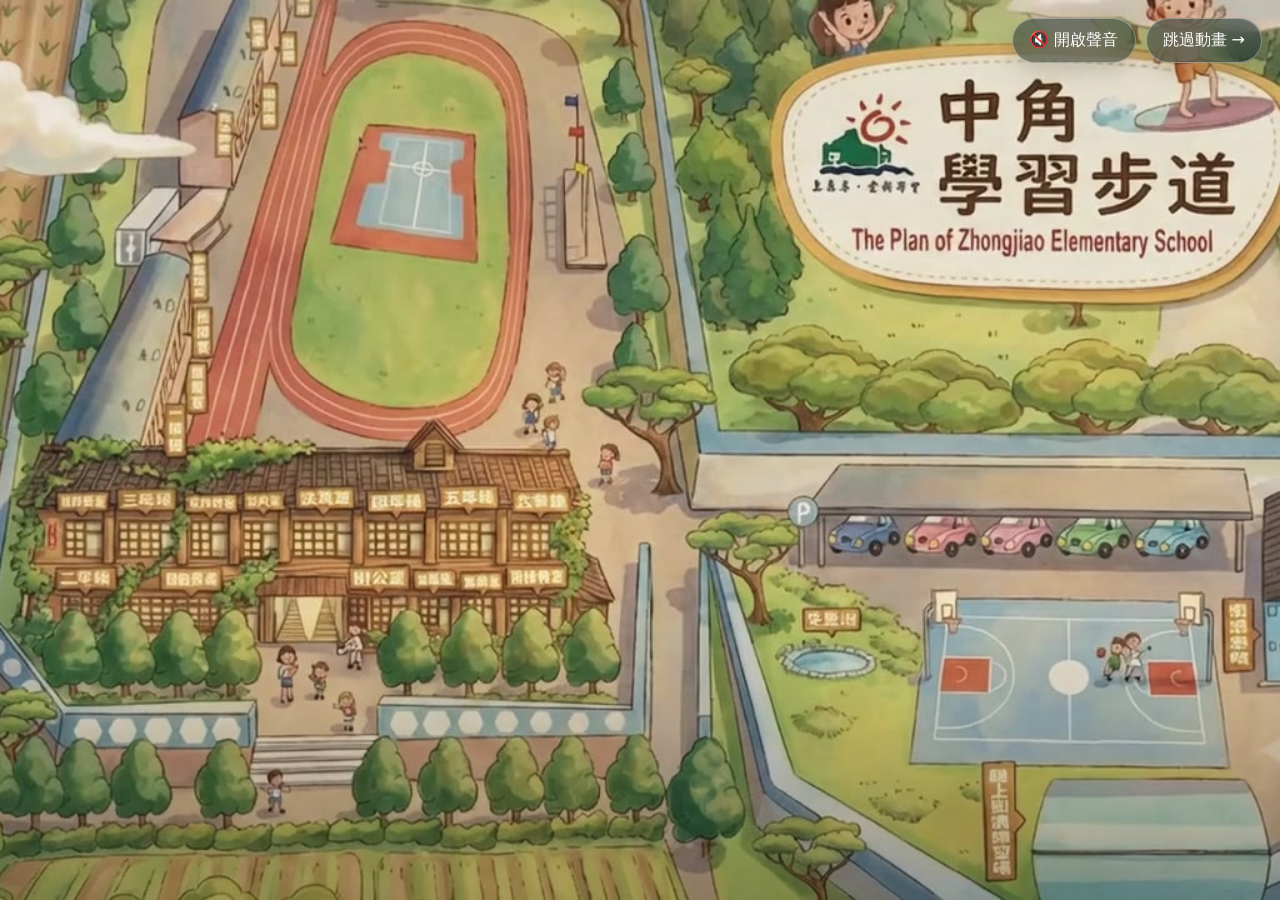
==== index.html @ 9cc10190 "Add files via upload" ====
<!doctype html>
<html lang="zh-Hant">
<head>
  <meta charset="utf-8" />
  <meta name="viewport" content="width=device-width, initial-scale=1, viewport-fit=cover" />
  <meta name="theme-color" content="#185a69" />
  <meta name="description" content="中角國小學習步道地圖：從校園地圖探索 30 個學習步道。" />
  <title>中角國小學習步道地圖</title>
  <link rel="icon" href="assets/favicon.svg" type="image/svg+xml" />
  <link rel="stylesheet" href="styles.css" />
</head>
<body>
  <noscript>
    <div class="noscript">此網頁需要啟用 JavaScript 才能使用互動式學習步道地圖。</div>
  </noscript>

  <section id="intro" class="intro" aria-label="首頁動畫">
    <video
      id="introVideo"
      class="intro__video"
      autoplay
      muted
      playsinline
      preload="auto"
      poster="assets/intro-poster.jpg"
    >
      <source src="assets/intro.mp4" type="video/mp4" />
      您的瀏覽器不支援影片播放。
    </video>
    <div class="intro__shade" aria-hidden="true"></div>

    <div class="intro__controls">
      <button id="soundBtn" class="glass-btn" type="button" aria-pressed="false">🔇 開啟聲音</button>
      <button id="skipBtn" class="glass-btn" type="button">跳過動畫 →</button>
    </div>

    <div id="playFallback" class="play-fallback" hidden>
      <h1>中角國小學習步道地圖</h1>
      <p>點擊下方按鈕播放首頁動畫</p>
      <button id="playBtn" class="primary-btn" type="button">▶ 播放動畫</button>
      <button id="enterDirectBtn" class="text-btn" type="button">直接進入學習步道地圖</button>
    </div>
  </section>

  <main id="mainSite" class="site" hidden>
    <header class="site-header">
      <div class="site-header__inner">
        <div class="brand">
          <div class="brand__mark" aria-hidden="true">🌊</div>
          <div>
            <p class="eyebrow">ZHONGJIAO ELEMENTARY SCHOOL</p>
            <h1>中角國小學習步道地圖</h1>
            <p class="tagline">走進校園・探索學習・發現中角</p>
          </div>
        </div>
        <div class="header-actions">
          <button id="replayBtn" class="secondary-btn" type="button">▶ 再看一次動畫</button>
          <button id="listToggleBtn" class="secondary-btn" type="button" aria-expanded="false" aria-controls="trailPanel">☰ 學道總覽</button>
        </div>
      </div>
    </header>

    <section class="hero-copy" aria-labelledby="mapHeading">
      <div>
        <p class="section-kicker">LEARNING TRAIL MAP</p>
        <h2 id="mapHeading">點選地圖上的號碼，開始探索 30 個學習步道</h2>
        <p>目前 Google Sites 連結尚未設定；之後只要在 <code>trail-data.js</code> 填入網址即可啟用「進入學習」按鈕。</p>
      </div>
      <div class="search-box">
        <label for="trailSearch">快速查找學道</label>
        <div class="search-box__row">
          <input id="trailSearch" type="search" inputmode="search" placeholder="輸入名稱或序號，例如：衝浪、29" autocomplete="off" />
          <button id="clearSearchBtn" type="button" class="icon-btn" aria-label="清除搜尋" title="清除搜尋">×</button>
        </div>
        <div id="searchHint" class="search-hint" aria-live="polite"></div>
      </div>
    </section>

    <section class="workspace">
      <div class="map-card">
        <div class="map-toolbar" aria-label="地圖控制">
          <div class="map-toolbar__left">
            <span class="map-tip">💡 點一下號碼查看學道名稱</span>
          </div>
          <div class="map-toolbar__right">
            <button id="zoomOutBtn" class="icon-btn" type="button" aria-label="縮小地圖">−</button>
            <span id="zoomLabel" class="zoom-label">100%</span>
            <button id="zoomInBtn" class="icon-btn" type="button" aria-label="放大地圖">＋</button>
            <button id="zoomResetBtn" class="small-btn" type="button">重設</button>
          </div>
        </div>

        <div id="mapViewport" class="map-viewport" aria-label="中角國小校園平面圖，可左右移動；頁面可上下捲動">
          <div id="mapCanvas" class="map-canvas">
            <img src="assets/campus-map.jpg" alt="中角國小校園平面圖" draggable="false" />
            <div id="pinLayer" class="pin-layer" aria-label="學習步道位置"></div>
          </div>
        </div>
      </div>

      <aside id="trailPanel" class="trail-panel" aria-label="學道總覽">
        <div class="trail-panel__header">
          <div>
            <p class="section-kicker">ALL TRAILS</p>
            <h2>學道總覽</h2>
          </div>
          <button id="closePanelBtn" class="icon-btn panel-close" type="button" aria-label="關閉學道總覽">×</button>
        </div>
        <div id="trailList" class="trail-list"></div>
      </aside>
    </section>

    <footer class="site-footer">
      <p>中角國小學習步道地圖</p>
      <p class="site-footer__sub">未來可逐項連結至 Google Sites 學習內容頁面。</p>
    </footer>
  </main>

  <div id="trailDialog" class="dialog" hidden>
    <div class="dialog__backdrop" data-close-dialog></div>
    <article class="dialog__card" role="dialog" aria-modal="true" aria-labelledby="dialogTitle">
      <button id="dialogCloseBtn" class="dialog__close" type="button" aria-label="關閉">×</button>
      <div class="dialog__number" id="dialogNumber">01</div>
      <p class="dialog__eyebrow">中角國小學習步道</p>
      <h2 id="dialogTitle">學道名稱</h2>
      <p id="dialogDescription" class="dialog__description"></p>
      <div id="dialogStatus" class="status-pill">🚧 學習內容建置中</div>
      <a id="dialogLink" class="primary-btn dialog__link" href="#" target="_blank" rel="noopener" hidden>進入學習 →</a>
      <p class="dialog__note">完成 Google Sites 後，只要把網址填入 <code>trail-data.js</code>，這裡就會自動變成可點擊連結。</p>
    </article>
  </div>

  <script src="trail-data.js"></script>
  <script src="app.js"></script>
</body>
</html>
---- styles.css ----
:root {
  --ink: #243234;
  --muted: #66777a;
  --ocean: #185a69;
  --ocean-2: #247d8f;
  --seafoam: #e8f4ef;
  --sand: #f6e7bd;
  --sun: #f1b954;
  --paper: #fffdf7;
  --line: rgba(35, 57, 61, 0.14);
  --shadow: 0 18px 50px rgba(36, 50, 52, 0.16);
  --radius: 22px;
}

* { box-sizing: border-box; }
html { scroll-behavior: smooth; }
body {
  margin: 0;
  color: var(--ink);
  background:
    radial-gradient(circle at 10% 0%, rgba(241,185,84,.20), transparent 30%),
    linear-gradient(180deg, #eef7f4 0%, #fdf9ec 45%, #f6f0df 100%);
  font-family: "Noto Sans TC", "PingFang TC", "Microsoft JhengHei", system-ui, -apple-system, sans-serif;
}
button, input { font: inherit; }
button, a { -webkit-tap-highlight-color: transparent; }
button { cursor: pointer; }
code {
  font-family: ui-monospace, SFMono-Regular, Menlo, Consolas, monospace;
  background: rgba(24,90,105,.08);
  padding: .1em .35em;
  border-radius: 6px;
}

.noscript { padding: 1rem; background: #fff3cd; color: #5f4b00; }

/* Intro */
.intro {
  position: fixed;
  inset: 0;
  z-index: 1000;
  background: #0f252a;
  overflow: hidden;
}
.intro__video {
  width: 100%;
  height: 100%;
  object-fit: cover;
  display: block;
}
.intro__shade {
  position: absolute;
  inset: 0;
  background: linear-gradient(180deg, rgba(0,0,0,.05), transparent 65%, rgba(0,0,0,.28));
  pointer-events: none;
}
.intro__controls {
  position: absolute;
  top: max(18px, env(safe-area-inset-top));
  right: max(18px, env(safe-area-inset-right));
  display: flex;
  gap: 10px;
  z-index: 2;
}
.glass-btn {
  border: 1px solid rgba(255,255,255,.35);
  color: white;
  background: rgba(13, 37, 42, .48);
  backdrop-filter: blur(12px);
  -webkit-backdrop-filter: blur(12px);
  padding: .7rem 1rem;
  border-radius: 999px;
  box-shadow: 0 8px 24px rgba(0,0,0,.16);
}
.glass-btn:hover { background: rgba(13, 37, 42, .7); }
.play-fallback {
  position: absolute;
  inset: 0;
  display: grid;
  place-content: center;
  justify-items: center;
  gap: .8rem;
  color: white;
  text-align: center;
  padding: 1.5rem;
  background: rgba(9, 36, 42, .56);
  backdrop-filter: blur(4px);
}
.play-fallback[hidden] { display: none; }
.play-fallback h1 { margin: 0; font-size: clamp(2rem, 6vw, 4rem); }
.play-fallback p { margin: 0 0 .5rem; opacity: .86; }

/* Shared buttons */
.primary-btn, .secondary-btn, .small-btn, .icon-btn, .text-btn {
  border: 0;
  border-radius: 12px;
  transition: transform .18s ease, background .18s ease, box-shadow .18s ease;
}
.primary-btn {
  display: inline-flex;
  align-items: center;
  justify-content: center;
  min-height: 46px;
  padding: .76rem 1.15rem;
  color: white;
  background: var(--ocean);
  text-decoration: none;
  font-weight: 800;
  box-shadow: 0 10px 24px rgba(24,90,105,.24);
}
.primary-btn:hover { transform: translateY(-1px); background: #104c59; }
.secondary-btn {
  padding: .68rem .9rem;
  background: rgba(255,255,255,.86);
  color: var(--ocean);
  border: 1px solid rgba(24,90,105,.18);
  font-weight: 800;
}
.secondary-btn:hover { background: white; transform: translateY(-1px); }
.small-btn {
  padding: .44rem .68rem;
  background: #fff;
  color: var(--ocean);
  border: 1px solid var(--line);
  font-weight: 800;
}
.icon-btn {
  width: 38px;
  height: 38px;
  background: #fff;
  color: var(--ocean);
  border: 1px solid var(--line);
  font-size: 1.3rem;
  line-height: 1;
}
.icon-btn:hover, .small-btn:hover { background: var(--seafoam); }
.text-btn { background: transparent; color: white; text-decoration: underline; padding: .4rem; }

/* Main */
.site { min-height: 100vh; }
.site-header {
  position: sticky;
  top: 0;
  z-index: 100;
  background: rgba(250, 253, 248, .88);
  backdrop-filter: blur(14px);
  -webkit-backdrop-filter: blur(14px);
  border-bottom: 1px solid rgba(24,90,105,.10);
}
.site-header__inner {
  max-width: 1500px;
  margin: 0 auto;
  padding: .8rem clamp(1rem, 3vw, 2.2rem);
  display: flex;
  align-items: center;
  justify-content: space-between;
  gap: 1rem;
}
.brand { display: flex; gap: .8rem; align-items: center; min-width: 0; }
.brand__mark {
  width: 48px; height: 48px;
  display: grid; place-items: center;
  border-radius: 15px;
  background: linear-gradient(145deg, #dff2ec, #fff5d6);
  box-shadow: inset 0 0 0 1px rgba(24,90,105,.10);
  font-size: 1.65rem;
}
.brand h1 { margin: .08rem 0; font-size: clamp(1.15rem, 2.3vw, 1.75rem); letter-spacing: .03em; }
.eyebrow, .section-kicker {
  margin: 0;
  color: var(--ocean-2);
  font-weight: 900;
  letter-spacing: .14em;
  font-size: .72rem;
}
.tagline { margin: 0; color: var(--muted); font-size: .86rem; }
.header-actions { display: flex; gap: .55rem; flex-shrink: 0; }

.hero-copy {
  max-width: 1500px;
  margin: 0 auto;
  padding: clamp(1.4rem, 4vw, 3.4rem) clamp(1rem, 3vw, 2.2rem) 1.15rem;
  display: grid;
  grid-template-columns: minmax(0, 1.4fr) minmax(280px, .6fr);
  gap: clamp(1rem, 3vw, 2.4rem);
  align-items: end;
}
.hero-copy h2 {
  margin: .35rem 0 .55rem;
  font-size: clamp(1.75rem, 4vw, 3.25rem);
  line-height: 1.18;
  letter-spacing: -.02em;
}
.hero-copy p { margin: 0; color: var(--muted); line-height: 1.75; }
.search-box {
  border: 1px solid var(--line);
  background: rgba(255,255,255,.68);
  padding: 1rem;
  border-radius: 18px;
  box-shadow: 0 12px 30px rgba(36,50,52,.06);
}
.search-box label { display: block; font-weight: 800; margin-bottom: .55rem; }
.search-box__row { position: relative; }
.search-box input {
  width: 100%; height: 46px;
  border: 1px solid rgba(24,90,105,.20);
  border-radius: 12px;
  background: white;
  padding: 0 3rem 0 .9rem;
  color: var(--ink);
  outline: none;
}
.search-box input:focus { border-color: var(--ocean-2); box-shadow: 0 0 0 4px rgba(36,125,143,.12); }
.search-box .icon-btn { position: absolute; right: 4px; top: 4px; border: 0; background: transparent; }
.search-hint { min-height: 1.3em; margin-top: .4rem; color: var(--ocean); font-size: .82rem; font-weight: 700; }

.workspace {
  max-width: 1500px;
  margin: 0 auto;
  padding: 0 clamp(1rem, 3vw, 2.2rem) 3rem;
  display: grid;
  grid-template-columns: minmax(0, 1fr) 320px;
  gap: 1rem;
  align-items: start;
}
.map-card, .trail-panel {
  background: rgba(255,255,255,.82);
  border: 1px solid rgba(24,90,105,.12);
  border-radius: var(--radius);
  box-shadow: var(--shadow);
  overflow: hidden;
}
.map-toolbar {
  min-height: 58px;
  display: flex;
  justify-content: space-between;
  align-items: center;
  gap: .8rem;
  padding: .65rem .8rem .65rem 1rem;
  background: linear-gradient(90deg, rgba(232,244,239,.88), rgba(255,248,224,.88));
  border-bottom: 1px solid var(--line);
}
.map-toolbar__right { display: flex; align-items: center; gap: .35rem; }
.map-tip { color: var(--muted); font-weight: 700; font-size: .88rem; }
.zoom-label { min-width: 48px; text-align: center; font-weight: 900; color: var(--ocean); font-variant-numeric: tabular-nums; }
.map-viewport {
  width: 100%;
  overflow-x: auto;
  overflow-y: visible;
  background: #dfece3;
  /* 讓滑鼠滾輪／觸控上下滑動交給整個頁面，不再被地圖區卡住。 */
  overscroll-behavior-x: contain;
  overscroll-behavior-y: auto;
  touch-action: pan-x pan-y pinch-zoom;
  scrollbar-color: rgba(24,90,105,.35) transparent;
}
.map-canvas {
  position: relative;
  width: 100%;
  aspect-ratio: 2047 / 1482;
  transform-origin: top left;
  transition: width .2s ease;
}
.map-canvas > img { width: 100%; height: 100%; display: block; user-select: none; }
.pin-layer { position: absolute; inset: 0; }
.trail-pin {
  position: absolute;
  transform: translate(-50%, -100%);
  width: clamp(30px, 3.2vw, 42px);
  height: clamp(36px, 3.8vw, 50px);
  border: 2px solid #fff;
  border-radius: 50% 50% 50% 0;
  rotate: -45deg;
  background: linear-gradient(145deg, var(--ocean-2), var(--ocean));
  color: white;
  box-shadow: 0 5px 14px rgba(15,46,52,.34);
  display: grid;
  place-items: center;
  z-index: 2;
  transition: transform .16s ease, filter .16s ease, opacity .16s ease;
}
.trail-pin span { rotate: 45deg; font-weight: 950; font-size: clamp(.7rem, 1.2vw, .9rem); font-variant-numeric: tabular-nums; }
.trail-pin::after {
  content: attr(data-title);
  position: absolute;
  left: 50%;
  top: -14px;
  translate: -50% -100%;
  rotate: 45deg;
  min-width: max-content;
  max-width: 220px;
  padding: .46rem .64rem;
  border-radius: 9px;
  background: rgba(28, 45, 47, .94);
  color: white;
  font-size: .76rem;
  font-weight: 800;
  line-height: 1.3;
  box-shadow: 0 6px 16px rgba(0,0,0,.2);
  opacity: 0;
  pointer-events: none;
  transition: opacity .14s ease, translate .14s ease;
}
.trail-pin:hover, .trail-pin:focus-visible { z-index: 10; transform: translate(-50%, -100%) scale(1.12); filter: saturate(1.15); outline: none; }
.trail-pin:hover::after, .trail-pin:focus-visible::after { opacity: 1; translate: -50% -105%; }
.trail-pin.is-dimmed { opacity: .13; filter: grayscale(.4); }
.trail-pin.is-match { background: linear-gradient(145deg, #f7c96a, #dd8f29); animation: pulse 1.25s ease-in-out infinite; z-index: 12; }
@keyframes pulse { 50% { box-shadow: 0 0 0 9px rgba(241,185,84,.24), 0 8px 16px rgba(15,46,52,.35); } }

/* Side panel */
.trail-panel { position: sticky; top: 90px; max-height: calc(100vh - 110px); display: flex; flex-direction: column; }
.trail-panel__header {
  display: flex; align-items: center; justify-content: space-between;
  padding: 1rem 1rem .8rem;
  border-bottom: 1px solid var(--line);
  background: linear-gradient(180deg, #fffdf7, #f9f5e8);
}
.trail-panel h2 { margin: .2rem 0 0; font-size: 1.3rem; }
.panel-close { display: none; }
.trail-list { padding: .55rem; overflow: auto; }
.trail-item {
  width: 100%;
  display: grid;
  grid-template-columns: 42px 1fr auto;
  gap: .65rem;
  align-items: center;
  border: 0;
  background: transparent;
  color: var(--ink);
  text-align: left;
  padding: .52rem;
  border-radius: 12px;
}
.trail-item:hover, .trail-item:focus-visible { background: var(--seafoam); outline: none; }
.trail-item.is-match { background: #fff2c9; }
.trail-item__num {
  width: 36px; height: 36px; display: grid; place-items: center;
  border-radius: 11px; background: var(--ocean); color: #fff;
  font-weight: 950; font-variant-numeric: tabular-nums;
}
.trail-item__name { font-weight: 800; line-height: 1.25; }
.trail-item__state { font-size: .7rem; color: var(--muted); white-space: nowrap; }
.trail-item__state.is-live { color: #157347; font-weight: 800; }

.site-footer {
  text-align: center;
  padding: 1rem 1rem 2.4rem;
  color: var(--ocean);
  font-weight: 900;
}
.site-footer p { margin: .15rem 0; }
.site-footer__sub { color: var(--muted); font-size: .82rem; font-weight: 600; }

/* Dialog */
.dialog { position: fixed; inset: 0; z-index: 400; display: grid; place-items: center; padding: 1rem; }
.dialog[hidden] { display: none; }
.dialog__backdrop { position: absolute; inset: 0; background: rgba(17,36,40,.55); backdrop-filter: blur(5px); }
.dialog__card {
  position: relative;
  width: min(520px, calc(100vw - 2rem));
  max-height: calc(100vh - 2rem);
  overflow: auto;
  padding: 1.45rem;
  border-radius: 26px;
  background: var(--paper);
  border: 1px solid rgba(255,255,255,.8);
  box-shadow: 0 30px 80px rgba(14,37,42,.34);
  animation: dialogIn .2s ease-out;
}
@keyframes dialogIn { from { opacity: 0; transform: translateY(12px) scale(.98); } }
.dialog__close {
  position: absolute; right: 14px; top: 14px;
  width: 38px; height: 38px; border: 0; border-radius: 50%;
  background: rgba(24,90,105,.08); color: var(--ocean); font-size: 1.4rem;
}
.dialog__number {
  width: 68px; height: 68px; display: grid; place-items: center;
  border-radius: 20px;
  background: linear-gradient(145deg, var(--ocean-2), var(--ocean));
  color: #fff; font-size: 1.55rem; font-weight: 950;
  box-shadow: 0 12px 26px rgba(24,90,105,.24);
}
.dialog__eyebrow { margin: 1rem 0 .2rem; color: var(--ocean-2); font-weight: 900; font-size: .76rem; letter-spacing: .12em; }
.dialog h2 { margin: 0 2.5rem .7rem 0; font-size: clamp(1.7rem, 4vw, 2.2rem); }
.dialog__description { margin: 0 0 1rem; color: var(--muted); line-height: 1.75; }
.status-pill {
  display: inline-flex; align-items: center; gap: .3rem;
  padding: .5rem .72rem;
  border-radius: 999px;
  background: #fff0c8; color: #75551b; font-weight: 800; font-size: .84rem;
}
.status-pill.is-live { background: #dff4e8; color: #196b42; }
.dialog__link { margin-top: 1rem; width: 100%; }
.dialog__note { margin: 1rem 0 0; padding-top: .9rem; border-top: 1px solid var(--line); color: var(--muted); font-size: .82rem; line-height: 1.6; }

@media (max-width: 980px) {
  .hero-copy { grid-template-columns: 1fr; }
  .workspace { grid-template-columns: 1fr; }
  .trail-panel {
    position: fixed;
    z-index: 300;
    top: 0; right: 0; bottom: 0;
    width: min(360px, 88vw);
    max-height: none;
    border-radius: 24px 0 0 24px;
    transform: translateX(105%);
    transition: transform .22s ease;
  }
  .trail-panel.is-open { transform: translateX(0); }
  .panel-close { display: inline-grid; place-items: center; }
  .map-viewport { max-height: none; }
  .map-canvas { width: 125%; }
}

@media (max-width: 680px) {
  .site-header__inner { align-items: flex-start; }
  .brand__mark { width: 40px; height: 40px; border-radius: 12px; font-size: 1.25rem; }
  .eyebrow, .tagline { display: none; }
  .brand h1 { font-size: 1.05rem; margin-top: .45rem; }
  .header-actions .secondary-btn:first-child { display: none; }
  .secondary-btn { padding: .56rem .7rem; font-size: .82rem; }
  .hero-copy { padding-top: 1.35rem; }
  .hero-copy h2 { font-size: 1.85rem; }
  .hero-copy p { font-size: .9rem; }
  .map-toolbar { align-items: flex-start; }
  .map-tip { font-size: .76rem; }
  .map-canvas { width: 165%; }
  .trail-pin { width: 30px; height: 36px; }
  .intro__controls { flex-direction: column; align-items: stretch; }
  .glass-btn { font-size: .83rem; }
}

@media (prefers-reduced-motion: reduce) {
  *, *::before, *::after { scroll-behavior: auto !important; animation-duration: .01ms !important; animation-iteration-count: 1 !important; transition-duration: .01ms !important; }
}
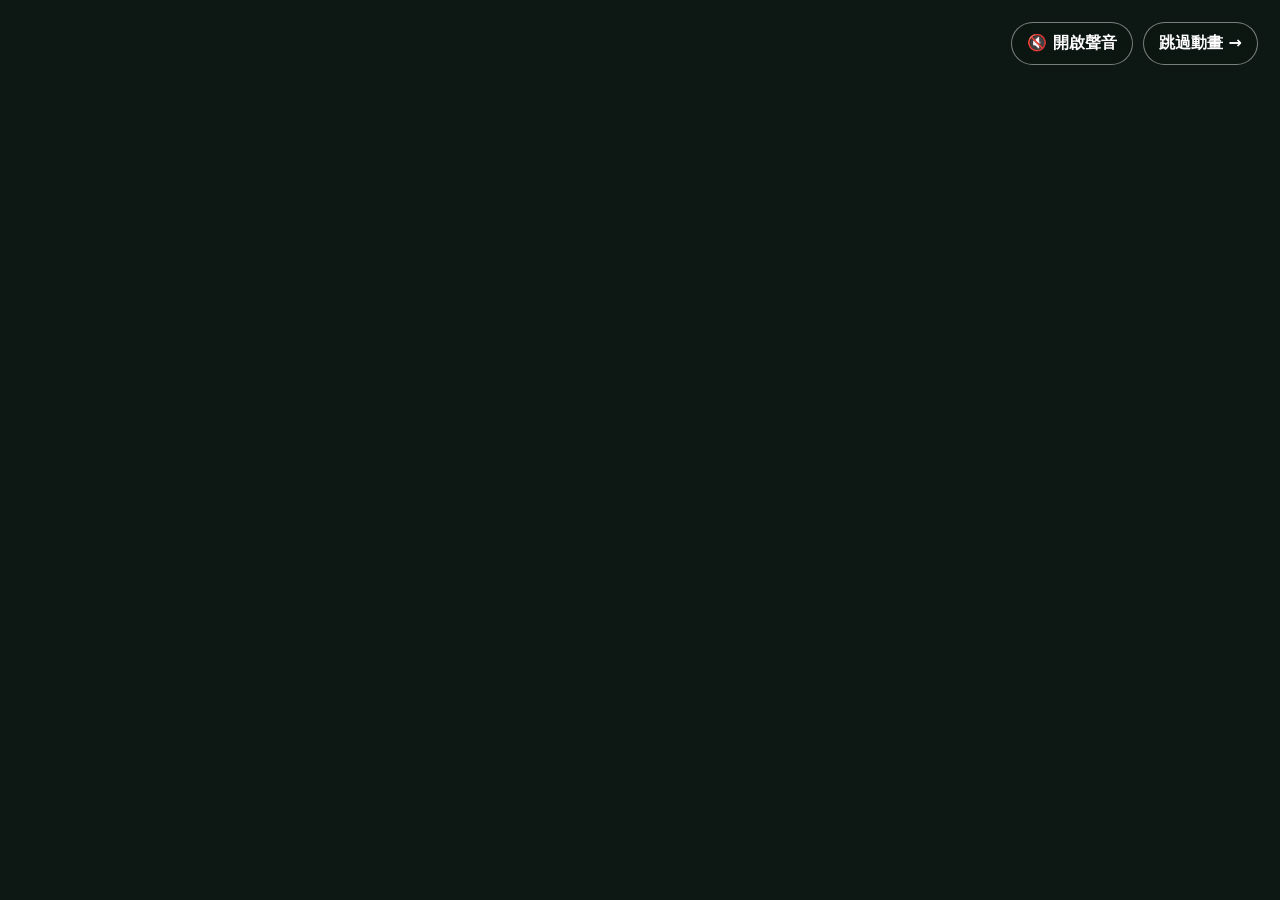
==== commit 80a942f1: "Add files via upload" ====
--- a/index.html
+++ b/index.html
@@ -1,136 +1,83 @@
 <!doctype html>
 <html lang="zh-Hant">
 <head>
-  <meta charset="utf-8" />
-  <meta name="viewport" content="width=device-width, initial-scale=1, viewport-fit=cover" />
-  <meta name="theme-color" content="#185a69" />
-  <meta name="description" content="中角國小學習步道地圖：從校園地圖探索 30 個學習步道。" />
+  <meta charset="utf-8">
+  <meta name="viewport" content="width=device-width, initial-scale=1">
+  <meta name="description" content="中角國小學習步道地圖">
   <title>中角國小學習步道地圖</title>
-  <link rel="icon" href="assets/favicon.svg" type="image/svg+xml" />
-  <link rel="stylesheet" href="styles.css" />
+  <link rel="stylesheet" href="style.css">
 </head>
 <body>
-  <noscript>
-    <div class="noscript">此網頁需要啟用 JavaScript 才能使用互動式學習步道地圖。</div>
-  </noscript>
-
-  <section id="intro" class="intro" aria-label="首頁動畫">
-    <video
-      id="introVideo"
-      class="intro__video"
-      autoplay
-      muted
-      playsinline
-      preload="auto"
-      poster="assets/intro-poster.jpg"
-    >
-      <source src="assets/intro.mp4" type="video/mp4" />
-      您的瀏覽器不支援影片播放。
+  <section id="intro" class="intro" aria-label="開場影片">
+    <video id="introVideo" autoplay muted playsinline preload="auto">
+      <source src="assets/開場影片.mp4" type="video/mp4">
     </video>
-    <div class="intro__shade" aria-hidden="true"></div>
-
-    <div class="intro__controls">
-      <button id="soundBtn" class="glass-btn" type="button" aria-pressed="false">🔇 開啟聲音</button>
+    <div class="intro-fallback">
+      <h1>中角國小學習步道地圖</h1>
+      <p>開場影片載入後將自動播放</p>
+    </div>
+    <div class="intro-controls">
+      <button id="soundBtn" class="glass-btn" type="button">🔇 開啟聲音</button>
       <button id="skipBtn" class="glass-btn" type="button">跳過動畫 →</button>
-    </div>
-
-    <div id="playFallback" class="play-fallback" hidden>
-      <h1>中角國小學習步道地圖</h1>
-      <p>點擊下方按鈕播放首頁動畫</p>
-      <button id="playBtn" class="primary-btn" type="button">▶ 播放動畫</button>
-      <button id="enterDirectBtn" class="text-btn" type="button">直接進入學習步道地圖</button>
     </div>
   </section>
 
-  <main id="mainSite" class="site" hidden>
-    <header class="site-header">
-      <div class="site-header__inner">
-        <div class="brand">
-          <div class="brand__mark" aria-hidden="true">🌊</div>
-          <div>
-            <p class="eyebrow">ZHONGJIAO ELEMENTARY SCHOOL</p>
-            <h1>中角國小學習步道地圖</h1>
-            <p class="tagline">走進校園・探索學習・發現中角</p>
-          </div>
-        </div>
-        <div class="header-actions">
-          <button id="replayBtn" class="secondary-btn" type="button">▶ 再看一次動畫</button>
-          <button id="listToggleBtn" class="secondary-btn" type="button" aria-expanded="false" aria-controls="trailPanel">☰ 學道總覽</button>
-        </div>
+  <main id="app" class="app is-hidden">
+    <header class="hero">
+      <div class="hero-copy">
+        <p class="eyebrow">ZHONGJIAO ELEMENTARY SCHOOL</p>
+        <h1>中角國小學習步道地圖</h1>
+        <p class="subtitle">走進校園・探索學習・發現中角</p>
+      </div>
+      <div class="header-actions">
+        <button id="replayBtn" class="secondary-btn" type="button">▶ 重播開場</button>
       </div>
     </header>
 
-    <section class="hero-copy" aria-labelledby="mapHeading">
-      <div>
-        <p class="section-kicker">LEARNING TRAIL MAP</p>
-        <h2 id="mapHeading">點選地圖上的號碼，開始探索 30 個學習步道</h2>
-        <p>目前 Google Sites 連結尚未設定；之後只要在 <code>trail-data.js</code> 填入網址即可啟用「進入學習」按鈕。</p>
-      </div>
-      <div class="search-box">
-        <label for="trailSearch">快速查找學道</label>
-        <div class="search-box__row">
-          <input id="trailSearch" type="search" inputmode="search" placeholder="輸入名稱或序號，例如：衝浪、29" autocomplete="off" />
-          <button id="clearSearchBtn" type="button" class="icon-btn" aria-label="清除搜尋" title="清除搜尋">×</button>
-        </div>
-        <div id="searchHint" class="search-hint" aria-live="polite"></div>
-      </div>
+    <section class="toolbar" aria-label="搜尋與瀏覽">
+      <label class="search-box">
+        <span aria-hidden="true">⌕</span>
+        <input id="searchInput" type="search" placeholder="搜尋學道名稱或編號，例如：衝浪、29">
+      </label>
+      <div class="toolbar-hint">點擊地圖上的號碼，查看學道並前往 Google Sites</div>
     </section>
 
-    <section class="workspace">
+    <section class="map-section">
       <div class="map-card">
-        <div class="map-toolbar" aria-label="地圖控制">
-          <div class="map-toolbar__left">
-            <span class="map-tip">💡 點一下號碼查看學道名稱</span>
-          </div>
-          <div class="map-toolbar__right">
-            <button id="zoomOutBtn" class="icon-btn" type="button" aria-label="縮小地圖">−</button>
-            <span id="zoomLabel" class="zoom-label">100%</span>
-            <button id="zoomInBtn" class="icon-btn" type="button" aria-label="放大地圖">＋</button>
-            <button id="zoomResetBtn" class="small-btn" type="button">重設</button>
-          </div>
+        <div id="mapStage" class="map-stage">
+          <img src="assets/中角學習步道圖(文字)正確.jpg" alt="中角國小校園平面圖" id="campusMap">
+          <div id="markers" class="markers" aria-label="學習步道位置"></div>
         </div>
-
-        <div id="mapViewport" class="map-viewport" aria-label="中角國小校園平面圖，可左右移動；頁面可上下捲動">
-          <div id="mapCanvas" class="map-canvas">
-            <img src="assets/campus-map.jpg" alt="中角國小校園平面圖" draggable="false" />
-            <div id="pinLayer" class="pin-layer" aria-label="學習步道位置"></div>
-          </div>
-        </div>
+        <div class="map-help">可點擊 01～30 號學道標記；手機可雙指縮放圖片。</div>
       </div>
 
-      <aside id="trailPanel" class="trail-panel" aria-label="學道總覽">
-        <div class="trail-panel__header">
-          <div>
-            <p class="section-kicker">ALL TRAILS</p>
-            <h2>學道總覽</h2>
-          </div>
-          <button id="closePanelBtn" class="icon-btn panel-close" type="button" aria-label="關閉學道總覽">×</button>
+      <aside id="detailPanel" class="detail-panel" aria-live="polite">
+        <div class="detail-empty">
+          <div class="detail-empty-icon">🗺️</div>
+          <h2>選擇一個學習步道</h2>
+          <p>點擊地圖上的號碼，或從下方學道總覽選擇。</p>
         </div>
-        <div id="trailList" class="trail-list"></div>
       </aside>
     </section>
 
-    <footer class="site-footer">
-      <p>中角國小學習步道地圖</p>
-      <p class="site-footer__sub">未來可逐項連結至 Google Sites 學習內容頁面。</p>
+    <section class="trail-section">
+      <div class="section-title">
+        <div>
+          <p class="eyebrow">LEARNING TRAILS</p>
+          <h2>30 個學習步道</h2>
+        </div>
+        <p>每一個項目都已連結至對應的 Google Sites 學習內容。</p>
+      </div>
+      <div id="trailGrid" class="trail-grid"></div>
+    </section>
+
+    <footer>
+      <strong>新北市金山區中角國民小學</strong>
+      <span>中角國小學習步道地圖</span>
     </footer>
   </main>
 
-  <div id="trailDialog" class="dialog" hidden>
-    <div class="dialog__backdrop" data-close-dialog></div>
-    <article class="dialog__card" role="dialog" aria-modal="true" aria-labelledby="dialogTitle">
-      <button id="dialogCloseBtn" class="dialog__close" type="button" aria-label="關閉">×</button>
-      <div class="dialog__number" id="dialogNumber">01</div>
-      <p class="dialog__eyebrow">中角國小學習步道</p>
-      <h2 id="dialogTitle">學道名稱</h2>
-      <p id="dialogDescription" class="dialog__description"></p>
-      <div id="dialogStatus" class="status-pill">🚧 學習內容建置中</div>
-      <a id="dialogLink" class="primary-btn dialog__link" href="#" target="_blank" rel="noopener" hidden>進入學習 →</a>
-      <p class="dialog__note">完成 Google Sites 後，只要把網址填入 <code>trail-data.js</code>，這裡就會自動變成可點擊連結。</p>
-    </article>
-  </div>
-
   <script src="trail-data.js"></script>
-  <script src="app.js"></script>
+  <script src="script.js"></script>
 </body>
 </html>
--- a/style.css
+++ b/style.css
@@ -0,0 +1,141 @@
+
+:root{
+  --ink:#21352c;
+  --muted:#66766e;
+  --paper:#fffaf0;
+  --line:rgba(45,72,58,.14);
+  --shadow:0 18px 50px rgba(42,64,50,.16);
+  --radius:24px;
+  font-family:"Noto Sans TC","PingFang TC","Microsoft JhengHei",system-ui,sans-serif;
+}
+*{box-sizing:border-box}
+html{scroll-behavior:smooth}
+body{margin:0;background:linear-gradient(#f7f2e8,#f3f7ef);color:var(--ink)}
+button,input{font:inherit}
+button{cursor:pointer}
+.is-hidden{display:none!important}
+
+.intro{
+  position:fixed;inset:0;z-index:1000;background:#0d1713;overflow:hidden;
+  display:grid;place-items:center;
+}
+.intro video{position:absolute;inset:0;width:100%;height:100%;object-fit:cover;z-index:2;background:#0d1713}
+.intro-fallback{
+  z-index:1;text-align:center;color:white;padding:30px;
+  background:radial-gradient(circle at center,rgba(74,121,83,.5),transparent 60%);
+}
+.intro-fallback h1{font-size:clamp(2rem,5vw,4rem);margin:0 0 .5rem}
+.intro-controls{position:absolute;right:22px;top:22px;z-index:4;display:flex;gap:10px;flex-wrap:wrap;justify-content:flex-end}
+.glass-btn{
+  color:#fff;border:1px solid rgba(255,255,255,.45);background:rgba(12,24,18,.45);
+  backdrop-filter:blur(12px);border-radius:999px;padding:10px 15px;font-weight:700
+}
+.glass-btn:hover{background:rgba(12,24,18,.72)}
+
+.app{min-height:100vh}
+.hero{
+  display:flex;justify-content:space-between;gap:24px;align-items:end;
+  padding:46px max(24px,calc((100vw - 1500px)/2));background:
+    radial-gradient(circle at 10% 0%,rgba(238,191,88,.22),transparent 28%),
+    radial-gradient(circle at 90% 20%,rgba(92,157,122,.20),transparent 28%);
+}
+.eyebrow{font-size:.78rem;letter-spacing:.16em;font-weight:900;color:#8a6840;margin:0 0 8px}
+.hero h1{font-family:"Noto Serif TC","PMingLiU",serif;font-size:clamp(2rem,5vw,4.4rem);line-height:1.08;margin:0}
+.subtitle{font-size:clamp(1rem,1.7vw,1.3rem);margin:14px 0 0;color:var(--muted);font-weight:700}
+.secondary-btn{
+  border:1px solid var(--line);background:rgba(255,255,255,.7);border-radius:999px;padding:11px 17px;color:var(--ink);font-weight:800
+}
+
+.toolbar{
+  max-width:1500px;margin:0 auto;padding:14px 24px 22px;display:flex;gap:16px;align-items:center;justify-content:space-between
+}
+.search-box{
+  display:flex;align-items:center;gap:9px;background:#fff;border:1px solid var(--line);box-shadow:0 8px 20px rgba(30,50,40,.06);
+  border-radius:999px;padding:10px 16px;min-width:min(480px,100%)
+}
+.search-box input{border:0;outline:0;background:transparent;width:100%;color:var(--ink)}
+.toolbar-hint{color:var(--muted);font-size:.92rem}
+
+.map-section{
+  max-width:1500px;margin:0 auto;padding:0 24px 50px;display:grid;grid-template-columns:minmax(0,1.75fr) minmax(310px,.65fr);gap:22px
+}
+.map-card,.detail-panel{
+  background:rgba(255,255,255,.86);border:1px solid rgba(58,81,65,.13);border-radius:var(--radius);box-shadow:var(--shadow)
+}
+.map-card{padding:12px}
+.map-stage{position:relative;overflow:auto;border-radius:18px;background:#dfe8d1;line-height:0}
+.map-stage img{display:block;width:100%;height:auto;min-width:720px}
+.markers{position:absolute;left:0;top:0;width:100%;height:100%;min-width:720px;pointer-events:none}
+.marker{
+  position:absolute;transform:translate(-50%,-50%);width:34px;height:34px;border-radius:50%;
+  border:3px solid #fff;background:#2d7557;color:#fff;display:grid;place-items:center;
+  box-shadow:0 3px 8px rgba(26,48,36,.35),0 0 0 2px rgba(45,117,87,.18);
+  font-weight:900;font-size:.78rem;pointer-events:auto;transition:.16s ease;
+}
+.marker:hover,.marker:focus-visible,.marker.active{
+  transform:translate(-50%,-50%) scale(1.2);background:#a85f31;z-index:5;outline:none
+}
+.marker.dim{opacity:.2;transform:translate(-50%,-50%) scale(.8)}
+.marker::after{
+  content:attr(data-title);position:absolute;left:50%;bottom:calc(100% + 8px);transform:translateX(-50%);
+  white-space:nowrap;line-height:1.2;background:#253b31;color:white;padding:7px 9px;border-radius:8px;
+  opacity:0;pointer-events:none;transition:.15s;font-size:.76rem;font-weight:700;box-shadow:0 5px 12px rgba(0,0,0,.2)
+}
+.marker:hover::after,.marker:focus-visible::after{opacity:1}
+.map-help{padding:10px 8px 2px;color:var(--muted);font-size:.86rem;line-height:1.6}
+
+.detail-panel{padding:28px;align-self:start;position:sticky;top:20px;min-height:320px}
+.detail-empty{height:100%;min-height:260px;display:grid;place-items:center;text-align:center;align-content:center;color:var(--muted)}
+.detail-empty-icon{font-size:3rem}
+.detail-empty h2{color:var(--ink);margin:12px 0 6px}
+.detail-empty p{margin:0;line-height:1.7}
+.detail-number{display:inline-grid;place-items:center;min-width:48px;height:48px;padding:0 8px;border-radius:16px;background:#2d7557;color:#fff;font-size:1.25rem;font-weight:900}
+.detail-panel h2{font-size:1.9rem;margin:16px 0 10px}
+.detail-panel p{color:var(--muted);line-height:1.8}
+.primary-link{
+  display:inline-flex;align-items:center;justify-content:center;text-decoration:none;background:#a85f31;color:#fff;
+  border-radius:999px;padding:12px 19px;font-weight:900;margin-top:10px;box-shadow:0 8px 20px rgba(168,95,49,.22)
+}
+.primary-link:hover{filter:brightness(.94)}
+
+.trail-section{max-width:1500px;margin:0 auto;padding:10px 24px 64px}
+.section-title{display:flex;justify-content:space-between;gap:20px;align-items:end;margin-bottom:18px}
+.section-title h2{font-size:clamp(1.7rem,3vw,2.5rem);margin:0}
+.section-title>p{margin:0;color:var(--muted)}
+.trail-grid{display:grid;grid-template-columns:repeat(5,minmax(0,1fr));gap:12px}
+.trail-card{
+  border:1px solid var(--line);background:rgba(255,255,255,.82);border-radius:18px;padding:15px;text-align:left;
+  color:var(--ink);display:flex;gap:11px;align-items:center;min-height:78px;transition:.16s ease;box-shadow:0 5px 14px rgba(30,50,40,.04)
+}
+.trail-card:hover,.trail-card.active{transform:translateY(-2px);border-color:rgba(168,95,49,.4);box-shadow:0 10px 24px rgba(48,67,55,.10)}
+.trail-card.dim{display:none}
+.trail-no{display:grid;place-items:center;flex:0 0 38px;height:38px;border-radius:12px;background:#ecf2e9;color:#2d7557;font-weight:900}
+.trail-name{font-weight:900;line-height:1.35}
+.trail-arrow{margin-left:auto;color:#a85f31;font-weight:900}
+
+footer{
+  padding:28px 24px 42px;text-align:center;color:var(--muted);display:flex;gap:12px;justify-content:center;flex-wrap:wrap;border-top:1px solid var(--line)
+}
+
+@media (max-width:1100px){
+  .map-section{grid-template-columns:1fr}
+  .detail-panel{position:relative;top:auto}
+  .trail-grid{grid-template-columns:repeat(3,minmax(0,1fr))}
+}
+@media (max-width:700px){
+  .hero{padding:30px 18px 22px;align-items:start;flex-direction:column}
+  .toolbar{padding:10px 18px 18px;flex-direction:column;align-items:stretch}
+  .toolbar-hint{font-size:.84rem}
+  .map-section,.trail-section{padding-left:12px;padding-right:12px}
+  .map-card{padding:6px}
+  .map-stage img,.markers{min-width:760px}
+  .marker{width:30px;height:30px;font-size:.72rem}
+  .detail-panel{padding:22px}
+  .section-title{align-items:start;flex-direction:column}
+  .trail-grid{grid-template-columns:repeat(2,minmax(0,1fr))}
+  .trail-card{padding:12px;min-height:72px}
+  .intro-controls{right:12px;top:12px;left:12px}
+}
+@media (max-width:430px){
+  .trail-grid{grid-template-columns:1fr}
+}
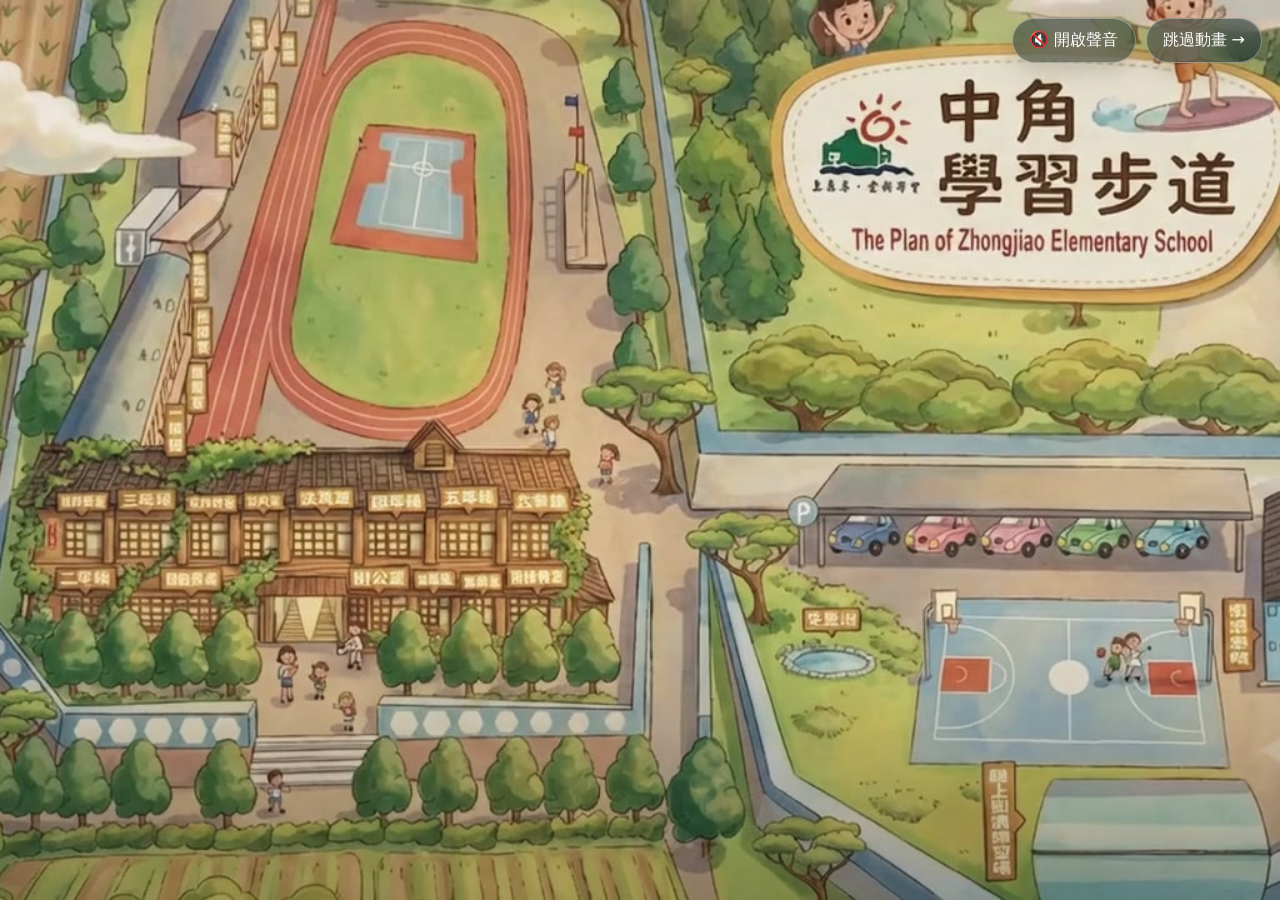
==== commit 7ce4a73b: "Add files via upload" ====
--- a/index.html
+++ b/index.html
@@ -1,83 +1,136 @@
 <!doctype html>
 <html lang="zh-Hant">
 <head>
-  <meta charset="utf-8">
-  <meta name="viewport" content="width=device-width, initial-scale=1">
-  <meta name="description" content="中角國小學習步道地圖">
+  <meta charset="utf-8" />
+  <meta name="viewport" content="width=device-width, initial-scale=1, viewport-fit=cover" />
+  <meta name="theme-color" content="#185a69" />
+  <meta name="description" content="中角國小學習步道地圖：從校園地圖探索 30 個學習步道。" />
   <title>中角國小學習步道地圖</title>
-  <link rel="stylesheet" href="style.css">
+  <link rel="icon" href="assets/favicon.svg" type="image/svg+xml" />
+  <link rel="stylesheet" href="styles.css" />
 </head>
 <body>
-  <section id="intro" class="intro" aria-label="開場影片">
-    <video id="introVideo" autoplay muted playsinline preload="auto">
-      <source src="assets/開場影片.mp4" type="video/mp4">
+  <noscript>
+    <div class="noscript">此網頁需要啟用 JavaScript 才能使用互動式學習步道地圖。</div>
+  </noscript>
+
+  <section id="intro" class="intro" aria-label="首頁動畫">
+    <video
+      id="introVideo"
+      class="intro__video"
+      autoplay
+      muted
+      playsinline
+      preload="auto"
+      poster="assets/intro-poster.jpg"
+    >
+      <source src="assets/intro.mp4" type="video/mp4" />
+      您的瀏覽器不支援影片播放。
     </video>
-    <div class="intro-fallback">
+    <div class="intro__shade" aria-hidden="true"></div>
+
+    <div class="intro__controls">
+      <button id="soundBtn" class="glass-btn" type="button" aria-pressed="false">🔇 開啟聲音</button>
+      <button id="skipBtn" class="glass-btn" type="button">跳過動畫 →</button>
+    </div>
+
+    <div id="playFallback" class="play-fallback" hidden>
       <h1>中角國小學習步道地圖</h1>
-      <p>開場影片載入後將自動播放</p>
-    </div>
-    <div class="intro-controls">
-      <button id="soundBtn" class="glass-btn" type="button">🔇 開啟聲音</button>
-      <button id="skipBtn" class="glass-btn" type="button">跳過動畫 →</button>
+      <p>點擊下方按鈕播放首頁動畫</p>
+      <button id="playBtn" class="primary-btn" type="button">▶ 播放動畫</button>
+      <button id="enterDirectBtn" class="text-btn" type="button">直接進入學習步道地圖</button>
     </div>
   </section>
 
-  <main id="app" class="app is-hidden">
-    <header class="hero">
-      <div class="hero-copy">
-        <p class="eyebrow">ZHONGJIAO ELEMENTARY SCHOOL</p>
-        <h1>中角國小學習步道地圖</h1>
-        <p class="subtitle">走進校園・探索學習・發現中角</p>
-      </div>
-      <div class="header-actions">
-        <button id="replayBtn" class="secondary-btn" type="button">▶ 重播開場</button>
+  <main id="mainSite" class="site" hidden>
+    <header class="site-header">
+      <div class="site-header__inner">
+        <div class="brand">
+          <div class="brand__mark" aria-hidden="true">🌊</div>
+          <div>
+            <p class="eyebrow">ZHONGJIAO ELEMENTARY SCHOOL</p>
+            <h1>中角國小學習步道地圖</h1>
+            <p class="tagline">走進校園・探索學習・發現中角</p>
+          </div>
+        </div>
+        <div class="header-actions">
+          <button id="replayBtn" class="secondary-btn" type="button">▶ 再看一次動畫</button>
+          <button id="listToggleBtn" class="secondary-btn" type="button" aria-expanded="false" aria-controls="trailPanel">☰ 學道總覽</button>
+        </div>
       </div>
     </header>
 
-    <section class="toolbar" aria-label="搜尋與瀏覽">
-      <label class="search-box">
-        <span aria-hidden="true">⌕</span>
-        <input id="searchInput" type="search" placeholder="搜尋學道名稱或編號，例如：衝浪、29">
-      </label>
-      <div class="toolbar-hint">點擊地圖上的號碼，查看學道並前往 Google Sites</div>
+    <section class="hero-copy" aria-labelledby="mapHeading">
+      <div>
+        <p class="section-kicker">LEARNING TRAIL MAP</p>
+        <h2 id="mapHeading">點選地圖上的號碼，開始探索 30 個學習步道</h2>
+        <p>目前 Google Sites 連結尚未設定；之後只要在 <code>trail-data.js</code> 填入網址即可啟用「進入學習」按鈕。</p>
+      </div>
+      <div class="search-box">
+        <label for="trailSearch">快速查找學道</label>
+        <div class="search-box__row">
+          <input id="trailSearch" type="search" inputmode="search" placeholder="輸入名稱或序號，例如：衝浪、29" autocomplete="off" />
+          <button id="clearSearchBtn" type="button" class="icon-btn" aria-label="清除搜尋" title="清除搜尋">×</button>
+        </div>
+        <div id="searchHint" class="search-hint" aria-live="polite"></div>
+      </div>
     </section>
 
-    <section class="map-section">
+    <section class="workspace">
       <div class="map-card">
-        <div id="mapStage" class="map-stage">
-          <img src="assets/中角學習步道圖(文字)正確.jpg" alt="中角國小校園平面圖" id="campusMap">
-          <div id="markers" class="markers" aria-label="學習步道位置"></div>
+        <div class="map-toolbar" aria-label="地圖控制">
+          <div class="map-toolbar__left">
+            <span class="map-tip">💡 點一下號碼查看學道名稱</span>
+          </div>
+          <div class="map-toolbar__right">
+            <button id="zoomOutBtn" class="icon-btn" type="button" aria-label="縮小地圖">−</button>
+            <span id="zoomLabel" class="zoom-label">100%</span>
+            <button id="zoomInBtn" class="icon-btn" type="button" aria-label="放大地圖">＋</button>
+            <button id="zoomResetBtn" class="small-btn" type="button">重設</button>
+          </div>
         </div>
-        <div class="map-help">可點擊 01～30 號學道標記；手機可雙指縮放圖片。</div>
+
+        <div id="mapViewport" class="map-viewport" aria-label="中角國小校園平面圖，可左右移動；頁面可上下捲動">
+          <div id="mapCanvas" class="map-canvas">
+            <img src="assets/campus-map.jpg" alt="中角國小校園平面圖" draggable="false" />
+            <div id="pinLayer" class="pin-layer" aria-label="學習步道位置"></div>
+          </div>
+        </div>
       </div>
 
-      <aside id="detailPanel" class="detail-panel" aria-live="polite">
-        <div class="detail-empty">
-          <div class="detail-empty-icon">🗺️</div>
-          <h2>選擇一個學習步道</h2>
-          <p>點擊地圖上的號碼，或從下方學道總覽選擇。</p>
+      <aside id="trailPanel" class="trail-panel" aria-label="學道總覽">
+        <div class="trail-panel__header">
+          <div>
+            <p class="section-kicker">ALL TRAILS</p>
+            <h2>學道總覽</h2>
+          </div>
+          <button id="closePanelBtn" class="icon-btn panel-close" type="button" aria-label="關閉學道總覽">×</button>
         </div>
+        <div id="trailList" class="trail-list"></div>
       </aside>
     </section>
 
-    <section class="trail-section">
-      <div class="section-title">
-        <div>
-          <p class="eyebrow">LEARNING TRAILS</p>
-          <h2>30 個學習步道</h2>
-        </div>
-        <p>每一個項目都已連結至對應的 Google Sites 學習內容。</p>
-      </div>
-      <div id="trailGrid" class="trail-grid"></div>
-    </section>
-
-    <footer>
-      <strong>新北市金山區中角國民小學</strong>
-      <span>中角國小學習步道地圖</span>
+    <footer class="site-footer">
+      <p>中角國小學習步道地圖</p>
+      <p class="site-footer__sub">未來可逐項連結至 Google Sites 學習內容頁面。</p>
     </footer>
   </main>
 
+  <div id="trailDialog" class="dialog" hidden>
+    <div class="dialog__backdrop" data-close-dialog></div>
+    <article class="dialog__card" role="dialog" aria-modal="true" aria-labelledby="dialogTitle">
+      <button id="dialogCloseBtn" class="dialog__close" type="button" aria-label="關閉">×</button>
+      <div class="dialog__number" id="dialogNumber">01</div>
+      <p class="dialog__eyebrow">中角國小學習步道</p>
+      <h2 id="dialogTitle">學道名稱</h2>
+      <p id="dialogDescription" class="dialog__description"></p>
+      <div id="dialogStatus" class="status-pill">🚧 學習內容建置中</div>
+      <a id="dialogLink" class="primary-btn dialog__link" href="#" target="_blank" rel="noopener" hidden>進入學習 →</a>
+      <p class="dialog__note">完成 Google Sites 後，只要把網址填入 <code>trail-data.js</code>，這裡就會自動變成可點擊連結。</p>
+    </article>
+  </div>
+
   <script src="trail-data.js"></script>
-  <script src="script.js"></script>
+  <script src="app.js"></script>
 </body>
 </html>
--- a/styles.css
+++ b/styles.css
@@ -0,0 +1,435 @@
+:root {
+  --ink: #243234;
+  --muted: #66777a;
+  --ocean: #185a69;
+  --ocean-2: #247d8f;
+  --seafoam: #e8f4ef;
+  --sand: #f6e7bd;
+  --sun: #f1b954;
+  --paper: #fffdf7;
+  --line: rgba(35, 57, 61, 0.14);
+  --shadow: 0 18px 50px rgba(36, 50, 52, 0.16);
+  --radius: 22px;
+}
+
+* { box-sizing: border-box; }
+html { scroll-behavior: smooth; }
+body {
+  margin: 0;
+  color: var(--ink);
+  background:
+    radial-gradient(circle at 10% 0%, rgba(241,185,84,.20), transparent 30%),
+    linear-gradient(180deg, #eef7f4 0%, #fdf9ec 45%, #f6f0df 100%);
+  font-family: "Noto Sans TC", "PingFang TC", "Microsoft JhengHei", system-ui, -apple-system, sans-serif;
+}
+button, input { font: inherit; }
+button, a { -webkit-tap-highlight-color: transparent; }
+button { cursor: pointer; }
+code {
+  font-family: ui-monospace, SFMono-Regular, Menlo, Consolas, monospace;
+  background: rgba(24,90,105,.08);
+  padding: .1em .35em;
+  border-radius: 6px;
+}
+
+.noscript { padding: 1rem; background: #fff3cd; color: #5f4b00; }
+
+/* Intro */
+.intro {
+  position: fixed;
+  inset: 0;
+  z-index: 1000;
+  background: #0f252a;
+  overflow: hidden;
+}
+.intro__video {
+  width: 100%;
+  height: 100%;
+  object-fit: cover;
+  display: block;
+}
+.intro__shade {
+  position: absolute;
+  inset: 0;
+  background: linear-gradient(180deg, rgba(0,0,0,.05), transparent 65%, rgba(0,0,0,.28));
+  pointer-events: none;
+}
+.intro__controls {
+  position: absolute;
+  top: max(18px, env(safe-area-inset-top));
+  right: max(18px, env(safe-area-inset-right));
+  display: flex;
+  gap: 10px;
+  z-index: 2;
+}
+.glass-btn {
+  border: 1px solid rgba(255,255,255,.35);
+  color: white;
+  background: rgba(13, 37, 42, .48);
+  backdrop-filter: blur(12px);
+  -webkit-backdrop-filter: blur(12px);
+  padding: .7rem 1rem;
+  border-radius: 999px;
+  box-shadow: 0 8px 24px rgba(0,0,0,.16);
+}
+.glass-btn:hover { background: rgba(13, 37, 42, .7); }
+.play-fallback {
+  position: absolute;
+  inset: 0;
+  display: grid;
+  place-content: center;
+  justify-items: center;
+  gap: .8rem;
+  color: white;
+  text-align: center;
+  padding: 1.5rem;
+  background: rgba(9, 36, 42, .56);
+  backdrop-filter: blur(4px);
+}
+.play-fallback[hidden] { display: none; }
+.play-fallback h1 { margin: 0; font-size: clamp(2rem, 6vw, 4rem); }
+.play-fallback p { margin: 0 0 .5rem; opacity: .86; }
+
+/* Shared buttons */
+.primary-btn, .secondary-btn, .small-btn, .icon-btn, .text-btn {
+  border: 0;
+  border-radius: 12px;
+  transition: transform .18s ease, background .18s ease, box-shadow .18s ease;
+}
+.primary-btn {
+  display: inline-flex;
+  align-items: center;
+  justify-content: center;
+  min-height: 46px;
+  padding: .76rem 1.15rem;
+  color: white;
+  background: var(--ocean);
+  text-decoration: none;
+  font-weight: 800;
+  box-shadow: 0 10px 24px rgba(24,90,105,.24);
+}
+.primary-btn:hover { transform: translateY(-1px); background: #104c59; }
+.secondary-btn {
+  padding: .68rem .9rem;
+  background: rgba(255,255,255,.86);
+  color: var(--ocean);
+  border: 1px solid rgba(24,90,105,.18);
+  font-weight: 800;
+}
+.secondary-btn:hover { background: white; transform: translateY(-1px); }
+.small-btn {
+  padding: .44rem .68rem;
+  background: #fff;
+  color: var(--ocean);
+  border: 1px solid var(--line);
+  font-weight: 800;
+}
+.icon-btn {
+  width: 38px;
+  height: 38px;
+  background: #fff;
+  color: var(--ocean);
+  border: 1px solid var(--line);
+  font-size: 1.3rem;
+  line-height: 1;
+}
+.icon-btn:hover, .small-btn:hover { background: var(--seafoam); }
+.text-btn { background: transparent; color: white; text-decoration: underline; padding: .4rem; }
+
+/* Main */
+.site { min-height: 100vh; }
+.site-header {
+  position: sticky;
+  top: 0;
+  z-index: 100;
+  background: rgba(250, 253, 248, .88);
+  backdrop-filter: blur(14px);
+  -webkit-backdrop-filter: blur(14px);
+  border-bottom: 1px solid rgba(24,90,105,.10);
+}
+.site-header__inner {
+  max-width: 1500px;
+  margin: 0 auto;
+  padding: .8rem clamp(1rem, 3vw, 2.2rem);
+  display: flex;
+  align-items: center;
+  justify-content: space-between;
+  gap: 1rem;
+}
+.brand { display: flex; gap: .8rem; align-items: center; min-width: 0; }
+.brand__mark {
+  width: 48px; height: 48px;
+  display: grid; place-items: center;
+  border-radius: 15px;
+  background: linear-gradient(145deg, #dff2ec, #fff5d6);
+  box-shadow: inset 0 0 0 1px rgba(24,90,105,.10);
+  font-size: 1.65rem;
+}
+.brand h1 { margin: .08rem 0; font-size: clamp(1.15rem, 2.3vw, 1.75rem); letter-spacing: .03em; }
+.eyebrow, .section-kicker {
+  margin: 0;
+  color: var(--ocean-2);
+  font-weight: 900;
+  letter-spacing: .14em;
+  font-size: .72rem;
+}
+.tagline { margin: 0; color: var(--muted); font-size: .86rem; }
+.header-actions { display: flex; gap: .55rem; flex-shrink: 0; }
+
+.hero-copy {
+  max-width: 1500px;
+  margin: 0 auto;
+  padding: clamp(1.4rem, 4vw, 3.4rem) clamp(1rem, 3vw, 2.2rem) 1.15rem;
+  display: grid;
+  grid-template-columns: minmax(0, 1.4fr) minmax(280px, .6fr);
+  gap: clamp(1rem, 3vw, 2.4rem);
+  align-items: end;
+}
+.hero-copy h2 {
+  margin: .35rem 0 .55rem;
+  font-size: clamp(1.75rem, 4vw, 3.25rem);
+  line-height: 1.18;
+  letter-spacing: -.02em;
+}
+.hero-copy p { margin: 0; color: var(--muted); line-height: 1.75; }
+.search-box {
+  border: 1px solid var(--line);
+  background: rgba(255,255,255,.68);
+  padding: 1rem;
+  border-radius: 18px;
+  box-shadow: 0 12px 30px rgba(36,50,52,.06);
+}
+.search-box label { display: block; font-weight: 800; margin-bottom: .55rem; }
+.search-box__row { position: relative; }
+.search-box input {
+  width: 100%; height: 46px;
+  border: 1px solid rgba(24,90,105,.20);
+  border-radius: 12px;
+  background: white;
+  padding: 0 3rem 0 .9rem;
+  color: var(--ink);
+  outline: none;
+}
+.search-box input:focus { border-color: var(--ocean-2); box-shadow: 0 0 0 4px rgba(36,125,143,.12); }
+.search-box .icon-btn { position: absolute; right: 4px; top: 4px; border: 0; background: transparent; }
+.search-hint { min-height: 1.3em; margin-top: .4rem; color: var(--ocean); font-size: .82rem; font-weight: 700; }
+
+.workspace {
+  max-width: 1500px;
+  margin: 0 auto;
+  padding: 0 clamp(1rem, 3vw, 2.2rem) 3rem;
+  display: grid;
+  grid-template-columns: minmax(0, 1fr) 320px;
+  gap: 1rem;
+  align-items: start;
+}
+.map-card, .trail-panel {
+  background: rgba(255,255,255,.82);
+  border: 1px solid rgba(24,90,105,.12);
+  border-radius: var(--radius);
+  box-shadow: var(--shadow);
+  overflow: hidden;
+}
+.map-toolbar {
+  min-height: 58px;
+  display: flex;
+  justify-content: space-between;
+  align-items: center;
+  gap: .8rem;
+  padding: .65rem .8rem .65rem 1rem;
+  background: linear-gradient(90deg, rgba(232,244,239,.88), rgba(255,248,224,.88));
+  border-bottom: 1px solid var(--line);
+}
+.map-toolbar__right { display: flex; align-items: center; gap: .35rem; }
+.map-tip { color: var(--muted); font-weight: 700; font-size: .88rem; }
+.zoom-label { min-width: 48px; text-align: center; font-weight: 900; color: var(--ocean); font-variant-numeric: tabular-nums; }
+.map-viewport {
+  width: 100%;
+  overflow-x: auto;
+  overflow-y: visible;
+  background: #dfece3;
+  /* 讓滑鼠滾輪／觸控上下滑動交給整個頁面，不再被地圖區卡住。 */
+  overscroll-behavior-x: contain;
+  overscroll-behavior-y: auto;
+  touch-action: pan-x pan-y pinch-zoom;
+  scrollbar-color: rgba(24,90,105,.35) transparent;
+}
+.map-canvas {
+  position: relative;
+  width: 100%;
+  aspect-ratio: 2047 / 1482;
+  transform-origin: top left;
+  transition: width .2s ease;
+}
+.map-canvas > img { width: 100%; height: 100%; display: block; user-select: none; }
+.pin-layer { position: absolute; inset: 0; }
+.trail-pin {
+  position: absolute;
+  transform: translate(-50%, -100%);
+  width: clamp(30px, 3.2vw, 42px);
+  height: clamp(36px, 3.8vw, 50px);
+  border: 2px solid #fff;
+  border-radius: 50% 50% 50% 0;
+  rotate: -45deg;
+  background: linear-gradient(145deg, var(--ocean-2), var(--ocean));
+  color: white;
+  box-shadow: 0 5px 14px rgba(15,46,52,.34);
+  display: grid;
+  place-items: center;
+  z-index: 2;
+  transition: transform .16s ease, filter .16s ease, opacity .16s ease;
+}
+.trail-pin span { rotate: 45deg; font-weight: 950; font-size: clamp(.7rem, 1.2vw, .9rem); font-variant-numeric: tabular-nums; }
+.trail-pin::after {
+  content: attr(data-title);
+  position: absolute;
+  left: 50%;
+  top: -14px;
+  translate: -50% -100%;
+  rotate: 45deg;
+  min-width: max-content;
+  max-width: 220px;
+  padding: .46rem .64rem;
+  border-radius: 9px;
+  background: rgba(28, 45, 47, .94);
+  color: white;
+  font-size: .76rem;
+  font-weight: 800;
+  line-height: 1.3;
+  box-shadow: 0 6px 16px rgba(0,0,0,.2);
+  opacity: 0;
+  pointer-events: none;
+  transition: opacity .14s ease, translate .14s ease;
+}
+.trail-pin:hover, .trail-pin:focus-visible { z-index: 10; transform: translate(-50%, -100%) scale(1.12); filter: saturate(1.15); outline: none; }
+.trail-pin:hover::after, .trail-pin:focus-visible::after { opacity: 1; translate: -50% -105%; }
+.trail-pin.is-dimmed { opacity: .13; filter: grayscale(.4); }
+.trail-pin.is-match { background: linear-gradient(145deg, #f7c96a, #dd8f29); animation: pulse 1.25s ease-in-out infinite; z-index: 12; }
+@keyframes pulse { 50% { box-shadow: 0 0 0 9px rgba(241,185,84,.24), 0 8px 16px rgba(15,46,52,.35); } }
+
+/* Side panel */
+.trail-panel { position: sticky; top: 90px; max-height: calc(100vh - 110px); display: flex; flex-direction: column; }
+.trail-panel__header {
+  display: flex; align-items: center; justify-content: space-between;
+  padding: 1rem 1rem .8rem;
+  border-bottom: 1px solid var(--line);
+  background: linear-gradient(180deg, #fffdf7, #f9f5e8);
+}
+.trail-panel h2 { margin: .2rem 0 0; font-size: 1.3rem; }
+.panel-close { display: none; }
+.trail-list { padding: .55rem; overflow: auto; }
+.trail-item {
+  width: 100%;
+  display: grid;
+  grid-template-columns: 42px 1fr auto;
+  gap: .65rem;
+  align-items: center;
+  border: 0;
+  background: transparent;
+  color: var(--ink);
+  text-align: left;
+  padding: .52rem;
+  border-radius: 12px;
+}
+.trail-item:hover, .trail-item:focus-visible { background: var(--seafoam); outline: none; }
+.trail-item.is-match { background: #fff2c9; }
+.trail-item__num {
+  width: 36px; height: 36px; display: grid; place-items: center;
+  border-radius: 11px; background: var(--ocean); color: #fff;
+  font-weight: 950; font-variant-numeric: tabular-nums;
+}
+.trail-item__name { font-weight: 800; line-height: 1.25; }
+.trail-item__state { font-size: .7rem; color: var(--muted); white-space: nowrap; }
+.trail-item__state.is-live { color: #157347; font-weight: 800; }
+
+.site-footer {
+  text-align: center;
+  padding: 1rem 1rem 2.4rem;
+  color: var(--ocean);
+  font-weight: 900;
+}
+.site-footer p { margin: .15rem 0; }
+.site-footer__sub { color: var(--muted); font-size: .82rem; font-weight: 600; }
+
+/* Dialog */
+.dialog { position: fixed; inset: 0; z-index: 400; display: grid; place-items: center; padding: 1rem; }
+.dialog[hidden] { display: none; }
+.dialog__backdrop { position: absolute; inset: 0; background: rgba(17,36,40,.55); backdrop-filter: blur(5px); }
+.dialog__card {
+  position: relative;
+  width: min(520px, calc(100vw - 2rem));
+  max-height: calc(100vh - 2rem);
+  overflow: auto;
+  padding: 1.45rem;
+  border-radius: 26px;
+  background: var(--paper);
+  border: 1px solid rgba(255,255,255,.8);
+  box-shadow: 0 30px 80px rgba(14,37,42,.34);
+  animation: dialogIn .2s ease-out;
+}
+@keyframes dialogIn { from { opacity: 0; transform: translateY(12px) scale(.98); } }
+.dialog__close {
+  position: absolute; right: 14px; top: 14px;
+  width: 38px; height: 38px; border: 0; border-radius: 50%;
+  background: rgba(24,90,105,.08); color: var(--ocean); font-size: 1.4rem;
+}
+.dialog__number {
+  width: 68px; height: 68px; display: grid; place-items: center;
+  border-radius: 20px;
+  background: linear-gradient(145deg, var(--ocean-2), var(--ocean));
+  color: #fff; font-size: 1.55rem; font-weight: 950;
+  box-shadow: 0 12px 26px rgba(24,90,105,.24);
+}
+.dialog__eyebrow { margin: 1rem 0 .2rem; color: var(--ocean-2); font-weight: 900; font-size: .76rem; letter-spacing: .12em; }
+.dialog h2 { margin: 0 2.5rem .7rem 0; font-size: clamp(1.7rem, 4vw, 2.2rem); }
+.dialog__description { margin: 0 0 1rem; color: var(--muted); line-height: 1.75; }
+.status-pill {
+  display: inline-flex; align-items: center; gap: .3rem;
+  padding: .5rem .72rem;
+  border-radius: 999px;
+  background: #fff0c8; color: #75551b; font-weight: 800; font-size: .84rem;
+}
+.status-pill.is-live { background: #dff4e8; color: #196b42; }
+.dialog__link { margin-top: 1rem; width: 100%; }
+.dialog__note { margin: 1rem 0 0; padding-top: .9rem; border-top: 1px solid var(--line); color: var(--muted); font-size: .82rem; line-height: 1.6; }
+
+@media (max-width: 980px) {
+  .hero-copy { grid-template-columns: 1fr; }
+  .workspace { grid-template-columns: 1fr; }
+  .trail-panel {
+    position: fixed;
+    z-index: 300;
+    top: 0; right: 0; bottom: 0;
+    width: min(360px, 88vw);
+    max-height: none;
+    border-radius: 24px 0 0 24px;
+    transform: translateX(105%);
+    transition: transform .22s ease;
+  }
+  .trail-panel.is-open { transform: translateX(0); }
+  .panel-close { display: inline-grid; place-items: center; }
+  .map-viewport { max-height: none; }
+  .map-canvas { width: 125%; }
+}
+
+@media (max-width: 680px) {
+  .site-header__inner { align-items: flex-start; }
+  .brand__mark { width: 40px; height: 40px; border-radius: 12px; font-size: 1.25rem; }
+  .eyebrow, .tagline { display: none; }
+  .brand h1 { font-size: 1.05rem; margin-top: .45rem; }
+  .header-actions .secondary-btn:first-child { display: none; }
+  .secondary-btn { padding: .56rem .7rem; font-size: .82rem; }
+  .hero-copy { padding-top: 1.35rem; }
+  .hero-copy h2 { font-size: 1.85rem; }
+  .hero-copy p { font-size: .9rem; }
+  .map-toolbar { align-items: flex-start; }
+  .map-tip { font-size: .76rem; }
+  .map-canvas { width: 165%; }
+  .trail-pin { width: 30px; height: 36px; }
+  .intro__controls { flex-direction: column; align-items: stretch; }
+  .glass-btn { font-size: .83rem; }
+}
+
+@media (prefers-reduced-motion: reduce) {
+  *, *::before, *::after { scroll-behavior: auto !important; animation-duration: .01ms !important; animation-iteration-count: 1 !important; transition-duration: .01ms !important; }
+}
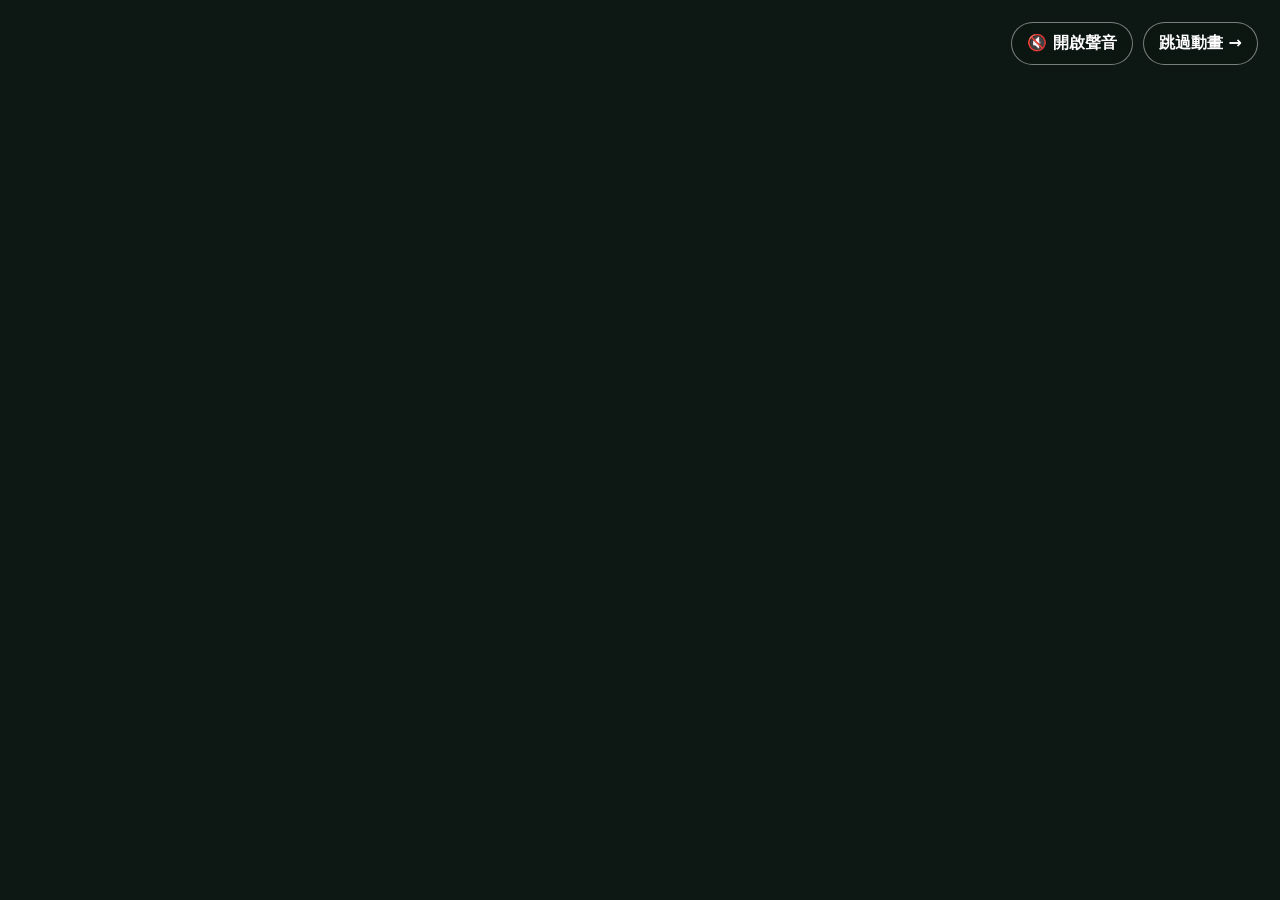
==== commit 25677c2a: "Add files via upload" ====
--- a/index.html
+++ b/index.html
@@ -1,136 +1,83 @@
 <!doctype html>
 <html lang="zh-Hant">
 <head>
-  <meta charset="utf-8" />
-  <meta name="viewport" content="width=device-width, initial-scale=1, viewport-fit=cover" />
-  <meta name="theme-color" content="#185a69" />
-  <meta name="description" content="中角國小學習步道地圖：從校園地圖探索 30 個學習步道。" />
+  <meta charset="utf-8">
+  <meta name="viewport" content="width=device-width, initial-scale=1">
+  <meta name="description" content="中角國小學習步道地圖">
   <title>中角國小學習步道地圖</title>
-  <link rel="icon" href="assets/favicon.svg" type="image/svg+xml" />
-  <link rel="stylesheet" href="styles.css" />
+  <link rel="stylesheet" href="style.css">
 </head>
 <body>
-  <noscript>
-    <div class="noscript">此網頁需要啟用 JavaScript 才能使用互動式學習步道地圖。</div>
-  </noscript>
-
-  <section id="intro" class="intro" aria-label="首頁動畫">
-    <video
-      id="introVideo"
-      class="intro__video"
-      autoplay
-      muted
-      playsinline
-      preload="auto"
-      poster="assets/intro-poster.jpg"
-    >
-      <source src="assets/intro.mp4" type="video/mp4" />
-      您的瀏覽器不支援影片播放。
+  <section id="intro" class="intro" aria-label="開場影片">
+    <video id="introVideo" autoplay muted playsinline preload="auto">
+      <source src="assets/將以上圖片變成一個短動畫.mp4" type="video/mp4">
     </video>
-    <div class="intro__shade" aria-hidden="true"></div>
-
-    <div class="intro__controls">
-      <button id="soundBtn" class="glass-btn" type="button" aria-pressed="false">🔇 開啟聲音</button>
+    <div class="intro-fallback">
+      <h1>中角國小學習步道地圖</h1>
+      <p>開場影片載入後將自動播放</p>
+    </div>
+    <div class="intro-controls">
+      <button id="soundBtn" class="glass-btn" type="button">🔇 開啟聲音</button>
       <button id="skipBtn" class="glass-btn" type="button">跳過動畫 →</button>
-    </div>
-
-    <div id="playFallback" class="play-fallback" hidden>
-      <h1>中角國小學習步道地圖</h1>
-      <p>點擊下方按鈕播放首頁動畫</p>
-      <button id="playBtn" class="primary-btn" type="button">▶ 播放動畫</button>
-      <button id="enterDirectBtn" class="text-btn" type="button">直接進入學習步道地圖</button>
     </div>
   </section>
 
-  <main id="mainSite" class="site" hidden>
-    <header class="site-header">
-      <div class="site-header__inner">
-        <div class="brand">
-          <div class="brand__mark" aria-hidden="true">🌊</div>
-          <div>
-            <p class="eyebrow">ZHONGJIAO ELEMENTARY SCHOOL</p>
-            <h1>中角國小學習步道地圖</h1>
-            <p class="tagline">走進校園・探索學習・發現中角</p>
-          </div>
-        </div>
-        <div class="header-actions">
-          <button id="replayBtn" class="secondary-btn" type="button">▶ 再看一次動畫</button>
-          <button id="listToggleBtn" class="secondary-btn" type="button" aria-expanded="false" aria-controls="trailPanel">☰ 學道總覽</button>
-        </div>
+  <main id="app" class="app is-hidden">
+    <header class="hero">
+      <div class="hero-copy">
+        <p class="eyebrow">ZHONGJIAO ELEMENTARY SCHOOL</p>
+        <h1>中角國小學習步道地圖</h1>
+        <p class="subtitle">走進校園・探索學習・發現中角</p>
+      </div>
+      <div class="header-actions">
+        <button id="replayBtn" class="secondary-btn" type="button">▶ 重播開場</button>
       </div>
     </header>
 
-    <section class="hero-copy" aria-labelledby="mapHeading">
-      <div>
-        <p class="section-kicker">LEARNING TRAIL MAP</p>
-        <h2 id="mapHeading">點選地圖上的號碼，開始探索 30 個學習步道</h2>
-        <p>目前 Google Sites 連結尚未設定；之後只要在 <code>trail-data.js</code> 填入網址即可啟用「進入學習」按鈕。</p>
-      </div>
-      <div class="search-box">
-        <label for="trailSearch">快速查找學道</label>
-        <div class="search-box__row">
-          <input id="trailSearch" type="search" inputmode="search" placeholder="輸入名稱或序號，例如：衝浪、29" autocomplete="off" />
-          <button id="clearSearchBtn" type="button" class="icon-btn" aria-label="清除搜尋" title="清除搜尋">×</button>
-        </div>
-        <div id="searchHint" class="search-hint" aria-live="polite"></div>
-      </div>
+    <section class="toolbar" aria-label="搜尋與瀏覽">
+      <label class="search-box">
+        <span aria-hidden="true">⌕</span>
+        <input id="searchInput" type="search" placeholder="搜尋學道名稱或編號，例如：衝浪、29">
+      </label>
+      <div class="toolbar-hint">點擊地圖上的號碼，查看學道並前往 Google Sites</div>
     </section>
 
-    <section class="workspace">
+    <section class="map-section">
       <div class="map-card">
-        <div class="map-toolbar" aria-label="地圖控制">
-          <div class="map-toolbar__left">
-            <span class="map-tip">💡 點一下號碼查看學道名稱</span>
-          </div>
-          <div class="map-toolbar__right">
-            <button id="zoomOutBtn" class="icon-btn" type="button" aria-label="縮小地圖">−</button>
-            <span id="zoomLabel" class="zoom-label">100%</span>
-            <button id="zoomInBtn" class="icon-btn" type="button" aria-label="放大地圖">＋</button>
-            <button id="zoomResetBtn" class="small-btn" type="button">重設</button>
-          </div>
+        <div id="mapStage" class="map-stage">
+          <img src="assets/中角學習步道圖(文字).jpg" alt="中角國小校園平面圖" id="campusMap">
+          <div id="markers" class="markers" aria-label="學習步道位置"></div>
         </div>
-
-        <div id="mapViewport" class="map-viewport" aria-label="中角國小校園平面圖，可左右移動；頁面可上下捲動">
-          <div id="mapCanvas" class="map-canvas">
-            <img src="assets/campus-map.jpg" alt="中角國小校園平面圖" draggable="false" />
-            <div id="pinLayer" class="pin-layer" aria-label="學習步道位置"></div>
-          </div>
-        </div>
+        <div class="map-help">可點擊 01～30 號學道標記；手機可雙指縮放圖片。</div>
       </div>
 
-      <aside id="trailPanel" class="trail-panel" aria-label="學道總覽">
-        <div class="trail-panel__header">
-          <div>
-            <p class="section-kicker">ALL TRAILS</p>
-            <h2>學道總覽</h2>
-          </div>
-          <button id="closePanelBtn" class="icon-btn panel-close" type="button" aria-label="關閉學道總覽">×</button>
+      <aside id="detailPanel" class="detail-panel" aria-live="polite">
+        <div class="detail-empty">
+          <div class="detail-empty-icon">🗺️</div>
+          <h2>選擇一個學習步道</h2>
+          <p>點擊地圖上的號碼，或從下方學道總覽選擇。</p>
         </div>
-        <div id="trailList" class="trail-list"></div>
       </aside>
     </section>
 
-    <footer class="site-footer">
-      <p>中角國小學習步道地圖</p>
-      <p class="site-footer__sub">未來可逐項連結至 Google Sites 學習內容頁面。</p>
+    <section class="trail-section">
+      <div class="section-title">
+        <div>
+          <p class="eyebrow">LEARNING TRAILS</p>
+          <h2>30 個學習步道</h2>
+        </div>
+        <p>每一個項目都已連結至對應的 Google Sites 學習內容。</p>
+      </div>
+      <div id="trailGrid" class="trail-grid"></div>
+    </section>
+
+    <footer>
+      <strong>新北市金山區中角國民小學</strong>
+      <span>中角國小學習步道地圖</span>
     </footer>
   </main>
 
-  <div id="trailDialog" class="dialog" hidden>
-    <div class="dialog__backdrop" data-close-dialog></div>
-    <article class="dialog__card" role="dialog" aria-modal="true" aria-labelledby="dialogTitle">
-      <button id="dialogCloseBtn" class="dialog__close" type="button" aria-label="關閉">×</button>
-      <div class="dialog__number" id="dialogNumber">01</div>
-      <p class="dialog__eyebrow">中角國小學習步道</p>
-      <h2 id="dialogTitle">學道名稱</h2>
-      <p id="dialogDescription" class="dialog__description"></p>
-      <div id="dialogStatus" class="status-pill">🚧 學習內容建置中</div>
-      <a id="dialogLink" class="primary-btn dialog__link" href="#" target="_blank" rel="noopener" hidden>進入學習 →</a>
-      <p class="dialog__note">完成 Google Sites 後，只要把網址填入 <code>trail-data.js</code>，這裡就會自動變成可點擊連結。</p>
-    </article>
-  </div>
-
   <script src="trail-data.js"></script>
-  <script src="app.js"></script>
+  <script src="script.js"></script>
 </body>
 </html>
--- a/style.css
+++ b/style.css
@@ -0,0 +1,141 @@
+
+:root{
+  --ink:#21352c;
+  --muted:#66766e;
+  --paper:#fffaf0;
+  --line:rgba(45,72,58,.14);
+  --shadow:0 18px 50px rgba(42,64,50,.16);
+  --radius:24px;
+  font-family:"Noto Sans TC","PingFang TC","Microsoft JhengHei",system-ui,sans-serif;
+}
+*{box-sizing:border-box}
+html{scroll-behavior:smooth}
+body{margin:0;background:linear-gradient(#f7f2e8,#f3f7ef);color:var(--ink)}
+button,input{font:inherit}
+button{cursor:pointer}
+.is-hidden{display:none!important}
+
+.intro{
+  position:fixed;inset:0;z-index:1000;background:#0d1713;overflow:hidden;
+  display:grid;place-items:center;
+}
+.intro video{position:absolute;inset:0;width:100%;height:100%;object-fit:cover;z-index:2;background:#0d1713}
+.intro-fallback{
+  z-index:1;text-align:center;color:white;padding:30px;
+  background:radial-gradient(circle at center,rgba(74,121,83,.5),transparent 60%);
+}
+.intro-fallback h1{font-size:clamp(2rem,5vw,4rem);margin:0 0 .5rem}
+.intro-controls{position:absolute;right:22px;top:22px;z-index:4;display:flex;gap:10px;flex-wrap:wrap;justify-content:flex-end}
+.glass-btn{
+  color:#fff;border:1px solid rgba(255,255,255,.45);background:rgba(12,24,18,.45);
+  backdrop-filter:blur(12px);border-radius:999px;padding:10px 15px;font-weight:700
+}
+.glass-btn:hover{background:rgba(12,24,18,.72)}
+
+.app{min-height:100vh}
+.hero{
+  display:flex;justify-content:space-between;gap:24px;align-items:end;
+  padding:46px max(24px,calc((100vw - 1500px)/2));background:
+    radial-gradient(circle at 10% 0%,rgba(238,191,88,.22),transparent 28%),
+    radial-gradient(circle at 90% 20%,rgba(92,157,122,.20),transparent 28%);
+}
+.eyebrow{font-size:.78rem;letter-spacing:.16em;font-weight:900;color:#8a6840;margin:0 0 8px}
+.hero h1{font-family:"Noto Serif TC","PMingLiU",serif;font-size:clamp(2rem,5vw,4.4rem);line-height:1.08;margin:0}
+.subtitle{font-size:clamp(1rem,1.7vw,1.3rem);margin:14px 0 0;color:var(--muted);font-weight:700}
+.secondary-btn{
+  border:1px solid var(--line);background:rgba(255,255,255,.7);border-radius:999px;padding:11px 17px;color:var(--ink);font-weight:800
+}
+
+.toolbar{
+  max-width:1500px;margin:0 auto;padding:14px 24px 22px;display:flex;gap:16px;align-items:center;justify-content:space-between
+}
+.search-box{
+  display:flex;align-items:center;gap:9px;background:#fff;border:1px solid var(--line);box-shadow:0 8px 20px rgba(30,50,40,.06);
+  border-radius:999px;padding:10px 16px;min-width:min(480px,100%)
+}
+.search-box input{border:0;outline:0;background:transparent;width:100%;color:var(--ink)}
+.toolbar-hint{color:var(--muted);font-size:.92rem}
+
+.map-section{
+  max-width:1500px;margin:0 auto;padding:0 24px 50px;display:grid;grid-template-columns:minmax(0,1.75fr) minmax(310px,.65fr);gap:22px
+}
+.map-card,.detail-panel{
+  background:rgba(255,255,255,.86);border:1px solid rgba(58,81,65,.13);border-radius:var(--radius);box-shadow:var(--shadow)
+}
+.map-card{padding:12px}
+.map-stage{position:relative;overflow:auto;border-radius:18px;background:#dfe8d1;line-height:0}
+.map-stage img{display:block;width:100%;height:auto;min-width:720px}
+.markers{position:absolute;left:0;top:0;width:100%;height:100%;min-width:720px;pointer-events:none}
+.marker{
+  position:absolute;transform:translate(-50%,-50%);width:34px;height:34px;border-radius:50%;
+  border:3px solid #fff;background:#2d7557;color:#fff;display:grid;place-items:center;
+  box-shadow:0 3px 8px rgba(26,48,36,.35),0 0 0 2px rgba(45,117,87,.18);
+  font-weight:900;font-size:.78rem;pointer-events:auto;transition:.16s ease;
+}
+.marker:hover,.marker:focus-visible,.marker.active{
+  transform:translate(-50%,-50%) scale(1.2);background:#a85f31;z-index:5;outline:none
+}
+.marker.dim{opacity:.2;transform:translate(-50%,-50%) scale(.8)}
+.marker::after{
+  content:attr(data-title);position:absolute;left:50%;bottom:calc(100% + 8px);transform:translateX(-50%);
+  white-space:nowrap;line-height:1.2;background:#253b31;color:white;padding:7px 9px;border-radius:8px;
+  opacity:0;pointer-events:none;transition:.15s;font-size:.76rem;font-weight:700;box-shadow:0 5px 12px rgba(0,0,0,.2)
+}
+.marker:hover::after,.marker:focus-visible::after{opacity:1}
+.map-help{padding:10px 8px 2px;color:var(--muted);font-size:.86rem;line-height:1.6}
+
+.detail-panel{padding:28px;align-self:start;position:sticky;top:20px;min-height:320px}
+.detail-empty{height:100%;min-height:260px;display:grid;place-items:center;text-align:center;align-content:center;color:var(--muted)}
+.detail-empty-icon{font-size:3rem}
+.detail-empty h2{color:var(--ink);margin:12px 0 6px}
+.detail-empty p{margin:0;line-height:1.7}
+.detail-number{display:inline-grid;place-items:center;min-width:48px;height:48px;padding:0 8px;border-radius:16px;background:#2d7557;color:#fff;font-size:1.25rem;font-weight:900}
+.detail-panel h2{font-size:1.9rem;margin:16px 0 10px}
+.detail-panel p{color:var(--muted);line-height:1.8}
+.primary-link{
+  display:inline-flex;align-items:center;justify-content:center;text-decoration:none;background:#a85f31;color:#fff;
+  border-radius:999px;padding:12px 19px;font-weight:900;margin-top:10px;box-shadow:0 8px 20px rgba(168,95,49,.22)
+}
+.primary-link:hover{filter:brightness(.94)}
+
+.trail-section{max-width:1500px;margin:0 auto;padding:10px 24px 64px}
+.section-title{display:flex;justify-content:space-between;gap:20px;align-items:end;margin-bottom:18px}
+.section-title h2{font-size:clamp(1.7rem,3vw,2.5rem);margin:0}
+.section-title>p{margin:0;color:var(--muted)}
+.trail-grid{display:grid;grid-template-columns:repeat(5,minmax(0,1fr));gap:12px}
+.trail-card{
+  border:1px solid var(--line);background:rgba(255,255,255,.82);border-radius:18px;padding:15px;text-align:left;
+  color:var(--ink);display:flex;gap:11px;align-items:center;min-height:78px;transition:.16s ease;box-shadow:0 5px 14px rgba(30,50,40,.04)
+}
+.trail-card:hover,.trail-card.active{transform:translateY(-2px);border-color:rgba(168,95,49,.4);box-shadow:0 10px 24px rgba(48,67,55,.10)}
+.trail-card.dim{display:none}
+.trail-no{display:grid;place-items:center;flex:0 0 38px;height:38px;border-radius:12px;background:#ecf2e9;color:#2d7557;font-weight:900}
+.trail-name{font-weight:900;line-height:1.35}
+.trail-arrow{margin-left:auto;color:#a85f31;font-weight:900}
+
+footer{
+  padding:28px 24px 42px;text-align:center;color:var(--muted);display:flex;gap:12px;justify-content:center;flex-wrap:wrap;border-top:1px solid var(--line)
+}
+
+@media (max-width:1100px){
+  .map-section{grid-template-columns:1fr}
+  .detail-panel{position:relative;top:auto}
+  .trail-grid{grid-template-columns:repeat(3,minmax(0,1fr))}
+}
+@media (max-width:700px){
+  .hero{padding:30px 18px 22px;align-items:start;flex-direction:column}
+  .toolbar{padding:10px 18px 18px;flex-direction:column;align-items:stretch}
+  .toolbar-hint{font-size:.84rem}
+  .map-section,.trail-section{padding-left:12px;padding-right:12px}
+  .map-card{padding:6px}
+  .map-stage img,.markers{min-width:760px}
+  .marker{width:30px;height:30px;font-size:.72rem}
+  .detail-panel{padding:22px}
+  .section-title{align-items:start;flex-direction:column}
+  .trail-grid{grid-template-columns:repeat(2,minmax(0,1fr))}
+  .trail-card{padding:12px;min-height:72px}
+  .intro-controls{right:12px;top:12px;left:12px}
+}
+@media (max-width:430px){
+  .trail-grid{grid-template-columns:1fr}
+}
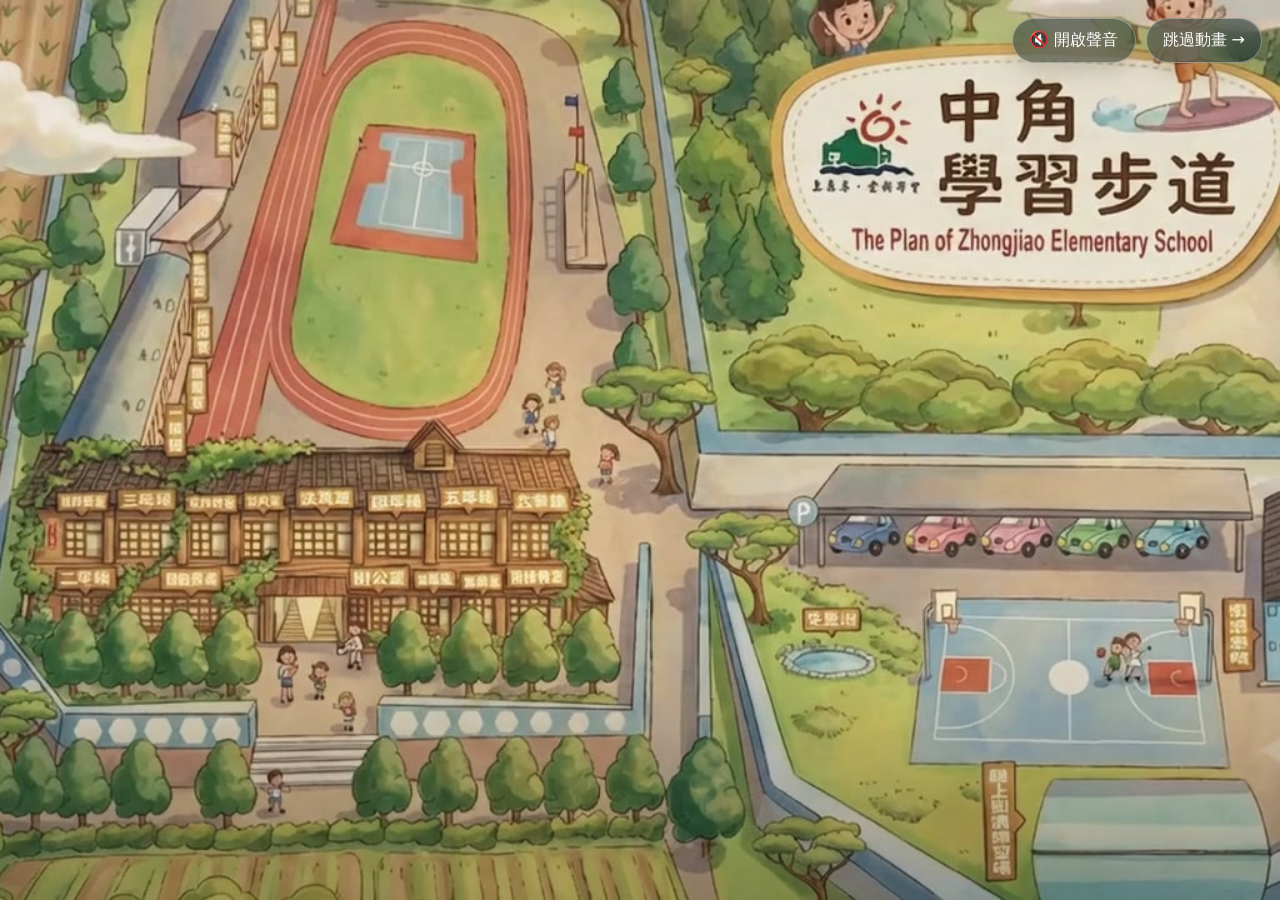
==== commit e87a4c61: "Add files via upload" ====
--- a/index.html
+++ b/index.html
@@ -1,83 +1,136 @@
 <!doctype html>
 <html lang="zh-Hant">
 <head>
-  <meta charset="utf-8">
-  <meta name="viewport" content="width=device-width, initial-scale=1">
-  <meta name="description" content="中角國小學習步道地圖">
+  <meta charset="utf-8" />
+  <meta name="viewport" content="width=device-width, initial-scale=1, viewport-fit=cover" />
+  <meta name="theme-color" content="#185a69" />
+  <meta name="description" content="中角國小學習步道地圖：從校園地圖探索 30 個學習步道。" />
   <title>中角國小學習步道地圖</title>
-  <link rel="stylesheet" href="style.css">
+  <link rel="icon" href="assets/favicon.svg" type="image/svg+xml" />
+  <link rel="stylesheet" href="styles.css" />
 </head>
 <body>
-  <section id="intro" class="intro" aria-label="開場影片">
-    <video id="introVideo" autoplay muted playsinline preload="auto">
-      <source src="assets/將以上圖片變成一個短動畫.mp4" type="video/mp4">
+  <noscript>
+    <div class="noscript">此網頁需要啟用 JavaScript 才能使用互動式學習步道地圖。</div>
+  </noscript>
+
+  <section id="intro" class="intro" aria-label="首頁動畫">
+    <video
+      id="introVideo"
+      class="intro__video"
+      autoplay
+      muted
+      playsinline
+      preload="auto"
+      poster="assets/intro-poster.jpg"
+    >
+      <source src="assets/intro.mp4" type="video/mp4" />
+      您的瀏覽器不支援影片播放。
     </video>
-    <div class="intro-fallback">
+    <div class="intro__shade" aria-hidden="true"></div>
+
+    <div class="intro__controls">
+      <button id="soundBtn" class="glass-btn" type="button" aria-pressed="false">🔇 開啟聲音</button>
+      <button id="skipBtn" class="glass-btn" type="button">跳過動畫 →</button>
+    </div>
+
+    <div id="playFallback" class="play-fallback" hidden>
       <h1>中角國小學習步道地圖</h1>
-      <p>開場影片載入後將自動播放</p>
-    </div>
-    <div class="intro-controls">
-      <button id="soundBtn" class="glass-btn" type="button">🔇 開啟聲音</button>
-      <button id="skipBtn" class="glass-btn" type="button">跳過動畫 →</button>
+      <p>點擊下方按鈕播放首頁動畫</p>
+      <button id="playBtn" class="primary-btn" type="button">▶ 播放動畫</button>
+      <button id="enterDirectBtn" class="text-btn" type="button">直接進入學習步道地圖</button>
     </div>
   </section>
 
-  <main id="app" class="app is-hidden">
-    <header class="hero">
-      <div class="hero-copy">
-        <p class="eyebrow">ZHONGJIAO ELEMENTARY SCHOOL</p>
-        <h1>中角國小學習步道地圖</h1>
-        <p class="subtitle">走進校園・探索學習・發現中角</p>
-      </div>
-      <div class="header-actions">
-        <button id="replayBtn" class="secondary-btn" type="button">▶ 重播開場</button>
+  <main id="mainSite" class="site" hidden>
+    <header class="site-header">
+      <div class="site-header__inner">
+        <div class="brand">
+          <div class="brand__mark" aria-hidden="true">🌊</div>
+          <div>
+            <p class="eyebrow">ZHONGJIAO ELEMENTARY SCHOOL</p>
+            <h1>中角國小學習步道地圖</h1>
+            <p class="tagline">走進校園・探索學習・發現中角</p>
+          </div>
+        </div>
+        <div class="header-actions">
+          <button id="replayBtn" class="secondary-btn" type="button">▶ 再看一次動畫</button>
+          <button id="listToggleBtn" class="secondary-btn" type="button" aria-expanded="false" aria-controls="trailPanel">☰ 學道總覽</button>
+        </div>
       </div>
     </header>
 
-    <section class="toolbar" aria-label="搜尋與瀏覽">
-      <label class="search-box">
-        <span aria-hidden="true">⌕</span>
-        <input id="searchInput" type="search" placeholder="搜尋學道名稱或編號，例如：衝浪、29">
-      </label>
-      <div class="toolbar-hint">點擊地圖上的號碼，查看學道並前往 Google Sites</div>
+    <section class="hero-copy" aria-labelledby="mapHeading">
+      <div>
+        <p class="section-kicker">LEARNING TRAIL MAP</p>
+        <h2 id="mapHeading">點選地圖上的號碼，開始探索 30 個學習步道</h2>
+        <p>目前 Google Sites 連結尚未設定；之後只要在 <code>trail-data.js</code> 填入網址即可啟用「進入學習」按鈕。</p>
+      </div>
+      <div class="search-box">
+        <label for="trailSearch">快速查找學道</label>
+        <div class="search-box__row">
+          <input id="trailSearch" type="search" inputmode="search" placeholder="輸入名稱或序號，例如：衝浪、29" autocomplete="off" />
+          <button id="clearSearchBtn" type="button" class="icon-btn" aria-label="清除搜尋" title="清除搜尋">×</button>
+        </div>
+        <div id="searchHint" class="search-hint" aria-live="polite"></div>
+      </div>
     </section>
 
-    <section class="map-section">
+    <section class="workspace">
       <div class="map-card">
-        <div id="mapStage" class="map-stage">
-          <img src="assets/中角學習步道圖(文字).jpg" alt="中角國小校園平面圖" id="campusMap">
-          <div id="markers" class="markers" aria-label="學習步道位置"></div>
+        <div class="map-toolbar" aria-label="地圖控制">
+          <div class="map-toolbar__left">
+            <span class="map-tip">💡 點一下號碼查看學道名稱</span>
+          </div>
+          <div class="map-toolbar__right">
+            <button id="zoomOutBtn" class="icon-btn" type="button" aria-label="縮小地圖">−</button>
+            <span id="zoomLabel" class="zoom-label">100%</span>
+            <button id="zoomInBtn" class="icon-btn" type="button" aria-label="放大地圖">＋</button>
+            <button id="zoomResetBtn" class="small-btn" type="button">重設</button>
+          </div>
         </div>
-        <div class="map-help">可點擊 01～30 號學道標記；手機可雙指縮放圖片。</div>
+
+        <div id="mapViewport" class="map-viewport" aria-label="中角國小校園平面圖，可左右移動；頁面可上下捲動">
+          <div id="mapCanvas" class="map-canvas">
+            <img src="assets/campus-map.jpg" alt="中角國小校園平面圖" draggable="false" />
+            <div id="pinLayer" class="pin-layer" aria-label="學習步道位置"></div>
+          </div>
+        </div>
       </div>
 
-      <aside id="detailPanel" class="detail-panel" aria-live="polite">
-        <div class="detail-empty">
-          <div class="detail-empty-icon">🗺️</div>
-          <h2>選擇一個學習步道</h2>
-          <p>點擊地圖上的號碼，或從下方學道總覽選擇。</p>
+      <aside id="trailPanel" class="trail-panel" aria-label="學道總覽">
+        <div class="trail-panel__header">
+          <div>
+            <p class="section-kicker">ALL TRAILS</p>
+            <h2>學道總覽</h2>
+          </div>
+          <button id="closePanelBtn" class="icon-btn panel-close" type="button" aria-label="關閉學道總覽">×</button>
         </div>
+        <div id="trailList" class="trail-list"></div>
       </aside>
     </section>
 
-    <section class="trail-section">
-      <div class="section-title">
-        <div>
-          <p class="eyebrow">LEARNING TRAILS</p>
-          <h2>30 個學習步道</h2>
-        </div>
-        <p>每一個項目都已連結至對應的 Google Sites 學習內容。</p>
-      </div>
-      <div id="trailGrid" class="trail-grid"></div>
-    </section>
-
-    <footer>
-      <strong>新北市金山區中角國民小學</strong>
-      <span>中角國小學習步道地圖</span>
+    <footer class="site-footer">
+      <p>中角國小學習步道地圖</p>
+      <p class="site-footer__sub">未來可逐項連結至 Google Sites 學習內容頁面。</p>
     </footer>
   </main>
 
+  <div id="trailDialog" class="dialog" hidden>
+    <div class="dialog__backdrop" data-close-dialog></div>
+    <article class="dialog__card" role="dialog" aria-modal="true" aria-labelledby="dialogTitle">
+      <button id="dialogCloseBtn" class="dialog__close" type="button" aria-label="關閉">×</button>
+      <div class="dialog__number" id="dialogNumber">01</div>
+      <p class="dialog__eyebrow">中角國小學習步道</p>
+      <h2 id="dialogTitle">學道名稱</h2>
+      <p id="dialogDescription" class="dialog__description"></p>
+      <div id="dialogStatus" class="status-pill">🚧 學習內容建置中</div>
+      <a id="dialogLink" class="primary-btn dialog__link" href="#" target="_blank" rel="noopener" hidden>進入學習 →</a>
+      <p class="dialog__note">完成 Google Sites 後，只要把網址填入 <code>trail-data.js</code>，這裡就會自動變成可點擊連結。</p>
+    </article>
+  </div>
+
   <script src="trail-data.js"></script>
-  <script src="script.js"></script>
+  <script src="app.js"></script>
 </body>
 </html>
--- a/styles.css
+++ b/styles.css
@@ -0,0 +1,435 @@
+:root {
+  --ink: #243234;
+  --muted: #66777a;
+  --ocean: #185a69;
+  --ocean-2: #247d8f;
+  --seafoam: #e8f4ef;
+  --sand: #f6e7bd;
+  --sun: #f1b954;
+  --paper: #fffdf7;
+  --line: rgba(35, 57, 61, 0.14);
+  --shadow: 0 18px 50px rgba(36, 50, 52, 0.16);
+  --radius: 22px;
+}
+
+* { box-sizing: border-box; }
+html { scroll-behavior: smooth; }
+body {
+  margin: 0;
+  color: var(--ink);
+  background:
+    radial-gradient(circle at 10% 0%, rgba(241,185,84,.20), transparent 30%),
+    linear-gradient(180deg, #eef7f4 0%, #fdf9ec 45%, #f6f0df 100%);
+  font-family: "Noto Sans TC", "PingFang TC", "Microsoft JhengHei", system-ui, -apple-system, sans-serif;
+}
+button, input { font: inherit; }
+button, a { -webkit-tap-highlight-color: transparent; }
+button { cursor: pointer; }
+code {
+  font-family: ui-monospace, SFMono-Regular, Menlo, Consolas, monospace;
+  background: rgba(24,90,105,.08);
+  padding: .1em .35em;
+  border-radius: 6px;
+}
+
+.noscript { padding: 1rem; background: #fff3cd; color: #5f4b00; }
+
+/* Intro */
+.intro {
+  position: fixed;
+  inset: 0;
+  z-index: 1000;
+  background: #0f252a;
+  overflow: hidden;
+}
+.intro__video {
+  width: 100%;
+  height: 100%;
+  object-fit: cover;
+  display: block;
+}
+.intro__shade {
+  position: absolute;
+  inset: 0;
+  background: linear-gradient(180deg, rgba(0,0,0,.05), transparent 65%, rgba(0,0,0,.28));
+  pointer-events: none;
+}
+.intro__controls {
+  position: absolute;
+  top: max(18px, env(safe-area-inset-top));
+  right: max(18px, env(safe-area-inset-right));
+  display: flex;
+  gap: 10px;
+  z-index: 2;
+}
+.glass-btn {
+  border: 1px solid rgba(255,255,255,.35);
+  color: white;
+  background: rgba(13, 37, 42, .48);
+  backdrop-filter: blur(12px);
+  -webkit-backdrop-filter: blur(12px);
+  padding: .7rem 1rem;
+  border-radius: 999px;
+  box-shadow: 0 8px 24px rgba(0,0,0,.16);
+}
+.glass-btn:hover { background: rgba(13, 37, 42, .7); }
+.play-fallback {
+  position: absolute;
+  inset: 0;
+  display: grid;
+  place-content: center;
+  justify-items: center;
+  gap: .8rem;
+  color: white;
+  text-align: center;
+  padding: 1.5rem;
+  background: rgba(9, 36, 42, .56);
+  backdrop-filter: blur(4px);
+}
+.play-fallback[hidden] { display: none; }
+.play-fallback h1 { margin: 0; font-size: clamp(2rem, 6vw, 4rem); }
+.play-fallback p { margin: 0 0 .5rem; opacity: .86; }
+
+/* Shared buttons */
+.primary-btn, .secondary-btn, .small-btn, .icon-btn, .text-btn {
+  border: 0;
+  border-radius: 12px;
+  transition: transform .18s ease, background .18s ease, box-shadow .18s ease;
+}
+.primary-btn {
+  display: inline-flex;
+  align-items: center;
+  justify-content: center;
+  min-height: 46px;
+  padding: .76rem 1.15rem;
+  color: white;
+  background: var(--ocean);
+  text-decoration: none;
+  font-weight: 800;
+  box-shadow: 0 10px 24px rgba(24,90,105,.24);
+}
+.primary-btn:hover { transform: translateY(-1px); background: #104c59; }
+.secondary-btn {
+  padding: .68rem .9rem;
+  background: rgba(255,255,255,.86);
+  color: var(--ocean);
+  border: 1px solid rgba(24,90,105,.18);
+  font-weight: 800;
+}
+.secondary-btn:hover { background: white; transform: translateY(-1px); }
+.small-btn {
+  padding: .44rem .68rem;
+  background: #fff;
+  color: var(--ocean);
+  border: 1px solid var(--line);
+  font-weight: 800;
+}
+.icon-btn {
+  width: 38px;
+  height: 38px;
+  background: #fff;
+  color: var(--ocean);
+  border: 1px solid var(--line);
+  font-size: 1.3rem;
+  line-height: 1;
+}
+.icon-btn:hover, .small-btn:hover { background: var(--seafoam); }
+.text-btn { background: transparent; color: white; text-decoration: underline; padding: .4rem; }
+
+/* Main */
+.site { min-height: 100vh; }
+.site-header {
+  position: sticky;
+  top: 0;
+  z-index: 100;
+  background: rgba(250, 253, 248, .88);
+  backdrop-filter: blur(14px);
+  -webkit-backdrop-filter: blur(14px);
+  border-bottom: 1px solid rgba(24,90,105,.10);
+}
+.site-header__inner {
+  max-width: 1500px;
+  margin: 0 auto;
+  padding: .8rem clamp(1rem, 3vw, 2.2rem);
+  display: flex;
+  align-items: center;
+  justify-content: space-between;
+  gap: 1rem;
+}
+.brand { display: flex; gap: .8rem; align-items: center; min-width: 0; }
+.brand__mark {
+  width: 48px; height: 48px;
+  display: grid; place-items: center;
+  border-radius: 15px;
+  background: linear-gradient(145deg, #dff2ec, #fff5d6);
+  box-shadow: inset 0 0 0 1px rgba(24,90,105,.10);
+  font-size: 1.65rem;
+}
+.brand h1 { margin: .08rem 0; font-size: clamp(1.15rem, 2.3vw, 1.75rem); letter-spacing: .03em; }
+.eyebrow, .section-kicker {
+  margin: 0;
+  color: var(--ocean-2);
+  font-weight: 900;
+  letter-spacing: .14em;
+  font-size: .72rem;
+}
+.tagline { margin: 0; color: var(--muted); font-size: .86rem; }
+.header-actions { display: flex; gap: .55rem; flex-shrink: 0; }
+
+.hero-copy {
+  max-width: 1500px;
+  margin: 0 auto;
+  padding: clamp(1.4rem, 4vw, 3.4rem) clamp(1rem, 3vw, 2.2rem) 1.15rem;
+  display: grid;
+  grid-template-columns: minmax(0, 1.4fr) minmax(280px, .6fr);
+  gap: clamp(1rem, 3vw, 2.4rem);
+  align-items: end;
+}
+.hero-copy h2 {
+  margin: .35rem 0 .55rem;
+  font-size: clamp(1.75rem, 4vw, 3.25rem);
+  line-height: 1.18;
+  letter-spacing: -.02em;
+}
+.hero-copy p { margin: 0; color: var(--muted); line-height: 1.75; }
+.search-box {
+  border: 1px solid var(--line);
+  background: rgba(255,255,255,.68);
+  padding: 1rem;
+  border-radius: 18px;
+  box-shadow: 0 12px 30px rgba(36,50,52,.06);
+}
+.search-box label { display: block; font-weight: 800; margin-bottom: .55rem; }
+.search-box__row { position: relative; }
+.search-box input {
+  width: 100%; height: 46px;
+  border: 1px solid rgba(24,90,105,.20);
+  border-radius: 12px;
+  background: white;
+  padding: 0 3rem 0 .9rem;
+  color: var(--ink);
+  outline: none;
+}
+.search-box input:focus { border-color: var(--ocean-2); box-shadow: 0 0 0 4px rgba(36,125,143,.12); }
+.search-box .icon-btn { position: absolute; right: 4px; top: 4px; border: 0; background: transparent; }
+.search-hint { min-height: 1.3em; margin-top: .4rem; color: var(--ocean); font-size: .82rem; font-weight: 700; }
+
+.workspace {
+  max-width: 1500px;
+  margin: 0 auto;
+  padding: 0 clamp(1rem, 3vw, 2.2rem) 3rem;
+  display: grid;
+  grid-template-columns: minmax(0, 1fr) 320px;
+  gap: 1rem;
+  align-items: start;
+}
+.map-card, .trail-panel {
+  background: rgba(255,255,255,.82);
+  border: 1px solid rgba(24,90,105,.12);
+  border-radius: var(--radius);
+  box-shadow: var(--shadow);
+  overflow: hidden;
+}
+.map-toolbar {
+  min-height: 58px;
+  display: flex;
+  justify-content: space-between;
+  align-items: center;
+  gap: .8rem;
+  padding: .65rem .8rem .65rem 1rem;
+  background: linear-gradient(90deg, rgba(232,244,239,.88), rgba(255,248,224,.88));
+  border-bottom: 1px solid var(--line);
+}
+.map-toolbar__right { display: flex; align-items: center; gap: .35rem; }
+.map-tip { color: var(--muted); font-weight: 700; font-size: .88rem; }
+.zoom-label { min-width: 48px; text-align: center; font-weight: 900; color: var(--ocean); font-variant-numeric: tabular-nums; }
+.map-viewport {
+  width: 100%;
+  overflow-x: auto;
+  overflow-y: visible;
+  background: #dfece3;
+  /* 讓滑鼠滾輪／觸控上下滑動交給整個頁面，不再被地圖區卡住。 */
+  overscroll-behavior-x: contain;
+  overscroll-behavior-y: auto;
+  touch-action: pan-x pan-y pinch-zoom;
+  scrollbar-color: rgba(24,90,105,.35) transparent;
+}
+.map-canvas {
+  position: relative;
+  width: 100%;
+  aspect-ratio: 2047 / 1482;
+  transform-origin: top left;
+  transition: width .2s ease;
+}
+.map-canvas > img { width: 100%; height: 100%; display: block; user-select: none; }
+.pin-layer { position: absolute; inset: 0; }
+.trail-pin {
+  position: absolute;
+  transform: translate(-50%, -100%);
+  width: clamp(30px, 3.2vw, 42px);
+  height: clamp(36px, 3.8vw, 50px);
+  border: 2px solid #fff;
+  border-radius: 50% 50% 50% 0;
+  rotate: -45deg;
+  background: linear-gradient(145deg, var(--ocean-2), var(--ocean));
+  color: white;
+  box-shadow: 0 5px 14px rgba(15,46,52,.34);
+  display: grid;
+  place-items: center;
+  z-index: 2;
+  transition: transform .16s ease, filter .16s ease, opacity .16s ease;
+}
+.trail-pin span { rotate: 45deg; font-weight: 950; font-size: clamp(.7rem, 1.2vw, .9rem); font-variant-numeric: tabular-nums; }
+.trail-pin::after {
+  content: attr(data-title);
+  position: absolute;
+  left: 50%;
+  top: -14px;
+  translate: -50% -100%;
+  rotate: 45deg;
+  min-width: max-content;
+  max-width: 220px;
+  padding: .46rem .64rem;
+  border-radius: 9px;
+  background: rgba(28, 45, 47, .94);
+  color: white;
+  font-size: .76rem;
+  font-weight: 800;
+  line-height: 1.3;
+  box-shadow: 0 6px 16px rgba(0,0,0,.2);
+  opacity: 0;
+  pointer-events: none;
+  transition: opacity .14s ease, translate .14s ease;
+}
+.trail-pin:hover, .trail-pin:focus-visible { z-index: 10; transform: translate(-50%, -100%) scale(1.12); filter: saturate(1.15); outline: none; }
+.trail-pin:hover::after, .trail-pin:focus-visible::after { opacity: 1; translate: -50% -105%; }
+.trail-pin.is-dimmed { opacity: .13; filter: grayscale(.4); }
+.trail-pin.is-match { background: linear-gradient(145deg, #f7c96a, #dd8f29); animation: pulse 1.25s ease-in-out infinite; z-index: 12; }
+@keyframes pulse { 50% { box-shadow: 0 0 0 9px rgba(241,185,84,.24), 0 8px 16px rgba(15,46,52,.35); } }
+
+/* Side panel */
+.trail-panel { position: sticky; top: 90px; max-height: calc(100vh - 110px); display: flex; flex-direction: column; }
+.trail-panel__header {
+  display: flex; align-items: center; justify-content: space-between;
+  padding: 1rem 1rem .8rem;
+  border-bottom: 1px solid var(--line);
+  background: linear-gradient(180deg, #fffdf7, #f9f5e8);
+}
+.trail-panel h2 { margin: .2rem 0 0; font-size: 1.3rem; }
+.panel-close { display: none; }
+.trail-list { padding: .55rem; overflow: auto; }
+.trail-item {
+  width: 100%;
+  display: grid;
+  grid-template-columns: 42px 1fr auto;
+  gap: .65rem;
+  align-items: center;
+  border: 0;
+  background: transparent;
+  color: var(--ink);
+  text-align: left;
+  padding: .52rem;
+  border-radius: 12px;
+}
+.trail-item:hover, .trail-item:focus-visible { background: var(--seafoam); outline: none; }
+.trail-item.is-match { background: #fff2c9; }
+.trail-item__num {
+  width: 36px; height: 36px; display: grid; place-items: center;
+  border-radius: 11px; background: var(--ocean); color: #fff;
+  font-weight: 950; font-variant-numeric: tabular-nums;
+}
+.trail-item__name { font-weight: 800; line-height: 1.25; }
+.trail-item__state { font-size: .7rem; color: var(--muted); white-space: nowrap; }
+.trail-item__state.is-live { color: #157347; font-weight: 800; }
+
+.site-footer {
+  text-align: center;
+  padding: 1rem 1rem 2.4rem;
+  color: var(--ocean);
+  font-weight: 900;
+}
+.site-footer p { margin: .15rem 0; }
+.site-footer__sub { color: var(--muted); font-size: .82rem; font-weight: 600; }
+
+/* Dialog */
+.dialog { position: fixed; inset: 0; z-index: 400; display: grid; place-items: center; padding: 1rem; }
+.dialog[hidden] { display: none; }
+.dialog__backdrop { position: absolute; inset: 0; background: rgba(17,36,40,.55); backdrop-filter: blur(5px); }
+.dialog__card {
+  position: relative;
+  width: min(520px, calc(100vw - 2rem));
+  max-height: calc(100vh - 2rem);
+  overflow: auto;
+  padding: 1.45rem;
+  border-radius: 26px;
+  background: var(--paper);
+  border: 1px solid rgba(255,255,255,.8);
+  box-shadow: 0 30px 80px rgba(14,37,42,.34);
+  animation: dialogIn .2s ease-out;
+}
+@keyframes dialogIn { from { opacity: 0; transform: translateY(12px) scale(.98); } }
+.dialog__close {
+  position: absolute; right: 14px; top: 14px;
+  width: 38px; height: 38px; border: 0; border-radius: 50%;
+  background: rgba(24,90,105,.08); color: var(--ocean); font-size: 1.4rem;
+}
+.dialog__number {
+  width: 68px; height: 68px; display: grid; place-items: center;
+  border-radius: 20px;
+  background: linear-gradient(145deg, var(--ocean-2), var(--ocean));
+  color: #fff; font-size: 1.55rem; font-weight: 950;
+  box-shadow: 0 12px 26px rgba(24,90,105,.24);
+}
+.dialog__eyebrow { margin: 1rem 0 .2rem; color: var(--ocean-2); font-weight: 900; font-size: .76rem; letter-spacing: .12em; }
+.dialog h2 { margin: 0 2.5rem .7rem 0; font-size: clamp(1.7rem, 4vw, 2.2rem); }
+.dialog__description { margin: 0 0 1rem; color: var(--muted); line-height: 1.75; }
+.status-pill {
+  display: inline-flex; align-items: center; gap: .3rem;
+  padding: .5rem .72rem;
+  border-radius: 999px;
+  background: #fff0c8; color: #75551b; font-weight: 800; font-size: .84rem;
+}
+.status-pill.is-live { background: #dff4e8; color: #196b42; }
+.dialog__link { margin-top: 1rem; width: 100%; }
+.dialog__note { margin: 1rem 0 0; padding-top: .9rem; border-top: 1px solid var(--line); color: var(--muted); font-size: .82rem; line-height: 1.6; }
+
+@media (max-width: 980px) {
+  .hero-copy { grid-template-columns: 1fr; }
+  .workspace { grid-template-columns: 1fr; }
+  .trail-panel {
+    position: fixed;
+    z-index: 300;
+    top: 0; right: 0; bottom: 0;
+    width: min(360px, 88vw);
+    max-height: none;
+    border-radius: 24px 0 0 24px;
+    transform: translateX(105%);
+    transition: transform .22s ease;
+  }
+  .trail-panel.is-open { transform: translateX(0); }
+  .panel-close { display: inline-grid; place-items: center; }
+  .map-viewport { max-height: none; }
+  .map-canvas { width: 125%; }
+}
+
+@media (max-width: 680px) {
+  .site-header__inner { align-items: flex-start; }
+  .brand__mark { width: 40px; height: 40px; border-radius: 12px; font-size: 1.25rem; }
+  .eyebrow, .tagline { display: none; }
+  .brand h1 { font-size: 1.05rem; margin-top: .45rem; }
+  .header-actions .secondary-btn:first-child { display: none; }
+  .secondary-btn { padding: .56rem .7rem; font-size: .82rem; }
+  .hero-copy { padding-top: 1.35rem; }
+  .hero-copy h2 { font-size: 1.85rem; }
+  .hero-copy p { font-size: .9rem; }
+  .map-toolbar { align-items: flex-start; }
+  .map-tip { font-size: .76rem; }
+  .map-canvas { width: 165%; }
+  .trail-pin { width: 30px; height: 36px; }
+  .intro__controls { flex-direction: column; align-items: stretch; }
+  .glass-btn { font-size: .83rem; }
+}
+
+@media (prefers-reduced-motion: reduce) {
+  *, *::before, *::after { scroll-behavior: auto !important; animation-duration: .01ms !important; animation-iteration-count: 1 !important; transition-duration: .01ms !important; }
+}
